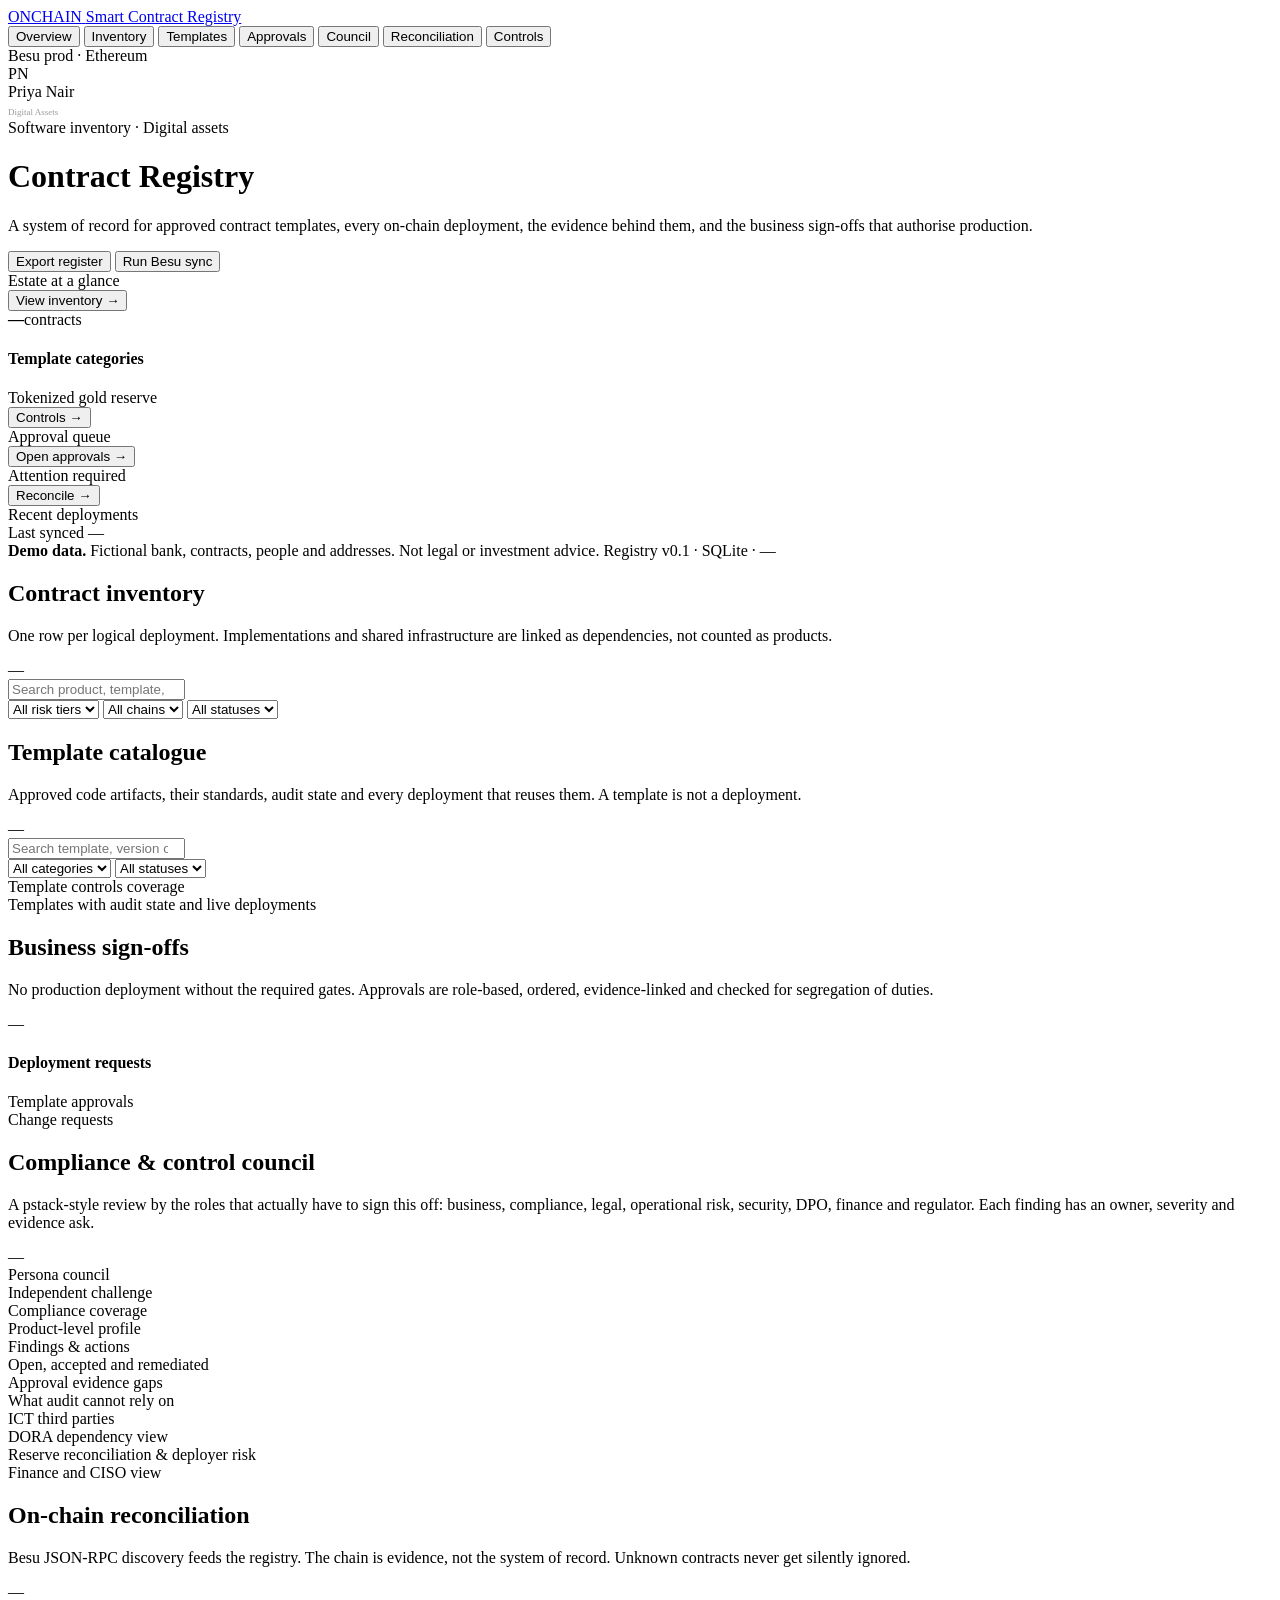
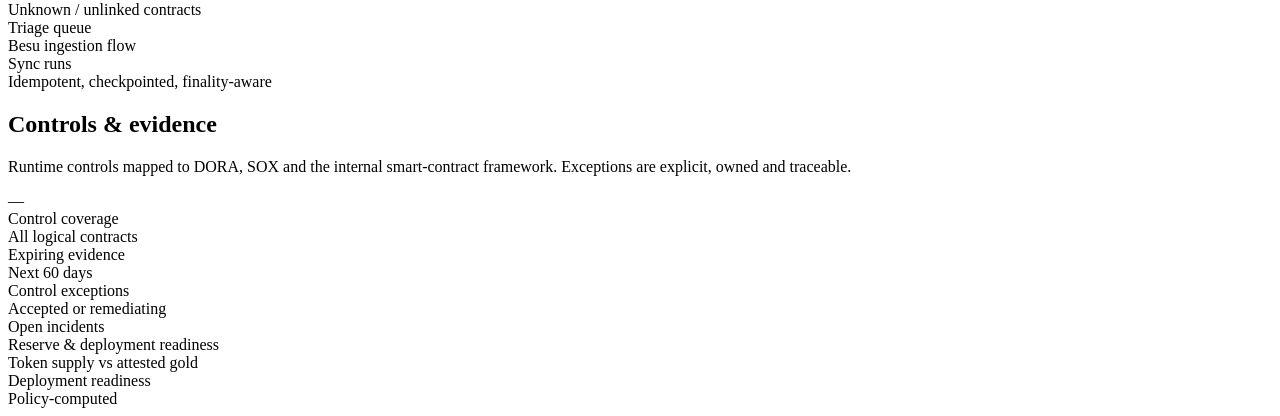
==== web/index.html @ 39576bee "Add on-chain smart contract registry demo with pstack council" ====
<!doctype html>
<html lang="en">
<head>
  <meta charset="utf-8">
  <meta name="viewport" content="width=device-width, initial-scale=1">
  <meta name="description" content="Smart Contract Inventory & Control Registry demo">
  <title>Smart Contract Registry — On-chain Control</title>
  <link rel="icon" href="data:image/svg+xml,%3Csvg xmlns='http://www.w3.org/2000/svg' viewBox='0 0 32 32'%3E%3Crect width='32' height='32' fill='%231a1a1a'/%3E%3Crect x='9' y='9' width='14' height='14' fill='%23e60000' transform='rotate(45 16 16)'/%3E%3C/svg%3E">
  <link rel="stylesheet" href="/static/style.css">
</head>
<body>
  <nav class="topbar" aria-label="Primary">
    <a class="brand" href="#overview" aria-label="Financial Institution Smart Contract Registry">
      <span class="brand-mark" aria-hidden="true"></span>
      <span class="brand-text">
        <span class="brand-name">ONCHAIN</span>
        <span class="brand-sub">Smart Contract Registry</span>
      </span>
    </a>
    <div class="nav-links" role="tablist" aria-label="Views">
      <button class="nav-link active" data-view="overview" role="tab" aria-selected="true">Overview</button>
      <button class="nav-link" data-view="inventory" role="tab" aria-selected="false">Inventory</button>
      <button class="nav-link" data-view="templates" role="tab" aria-selected="false">Templates</button>
      <button class="nav-link" data-view="approvals" role="tab" aria-selected="false">Approvals <span id="nav-approval-count"></span></button>
      <button class="nav-link" data-view="council" role="tab" aria-selected="false">Council</button>
      <button class="nav-link" data-view="reconciliation" role="tab" aria-selected="false">Reconciliation</button>
      <button class="nav-link" data-view="controls" role="tab" aria-selected="false">Controls</button>
    </div>
    <div class="topbar-right">
      <span class="env-tag"><span class="env-dot"></span> Besu prod · Ethereum</span>
      <div class="user-chip">
        <div class="avatar" aria-hidden="true"><span>PN</span></div>
        <span>Priya Nair<br><span style="color:#9a9a9a;font-size:9px">Digital Assets</span></span>
      </div>
    </div>
  </nav>

  <main class="shell">
    <header class="page-head">
      <div>
        <div class="eyebrow">Software inventory · Digital assets</div>
        <h1>Contract Registry</h1>
        <p class="page-sub">A system of record for approved contract templates, every on-chain deployment, the evidence behind them, and the business sign-offs that authorise production.</p>
      </div>
      <div class="page-actions">
        <button class="btn btn-outline" id="export-btn">Export register</button>
        <button class="btn btn-primary" id="sync-btn">Run Besu sync</button>
      </div>
    </header>

    <!-- OVERVIEW -->
    <section id="view-overview" class="view active" role="tabpanel" aria-label="Overview">
      <div class="kpi-grid" id="kpi-grid"></div>

      <div class="grid grid-2">
        <div class="card">
          <div class="card-head">
            <div class="card-title">Estate at a glance</div>
            <button class="card-link" data-nav="inventory">View inventory →</button>
          </div>
          <div class="card-body">
            <div class="donut-wrap">
              <div class="donut" id="risk-donut"><div class="donut-center"><strong id="risk-total">—</strong><span>contracts</span></div></div>
              <div class="legend" id="risk-legend"></div>
            </div>
            <div class="detail-section">
              <h4>Template categories</h4>
              <div id="category-bars"></div>
            </div>
          </div>
        </div>
        <div class="card">
          <div class="card-head">
            <div class="card-title">Tokenized gold reserve</div>
            <button class="card-link" data-nav="controls">Controls →</button>
          </div>
          <div class="card-body" id="reserve-card"></div>
        </div>
      </div>

      <div class="grid grid-2">
        <div class="card">
          <div class="card-head">
            <div class="card-title">Approval queue</div>
            <button class="card-link" data-nav="approvals">Open approvals →</button>
          </div>
          <div class="card-body tight" id="approval-preview"></div>
        </div>
        <div class="card">
          <div class="card-head">
            <div class="card-title">Attention required</div>
            <button class="card-link" data-nav="reconciliation">Reconcile →</button>
          </div>
          <div class="card-body tight" id="alert-preview"></div>
        </div>
      </div>

      <div class="card section-gap">
        <div class="card-head">
          <div class="card-title">Recent deployments</div>
          <span class="small muted">Last synced <span id="last-sync">—</span></span>
        </div>
        <div class="card-body tight" id="recent-table"></div>
      </div>

      <div class="footer">
        <span><strong>Demo data.</strong> Fictional bank, contracts, people and addresses. Not legal or investment advice.</span>
        <span>Registry v0.1 · SQLite · <span id="generated-at">—</span></span>
      </div>
    </section>

    <!-- INVENTORY -->
    <section id="view-inventory" class="view" role="tabpanel" aria-label="Inventory">
      <div class="view-intro">
        <div>
          <h2>Contract inventory</h2>
          <p>One row per logical deployment. Implementations and shared infrastructure are linked as dependencies, not counted as products.</p>
        </div>
        <span class="result-count" id="inventory-count">—</span>
      </div>
      <div class="filter-bar">
        <div class="search"><input id="inventory-search" type="search" placeholder="Search product, template, address or owner" aria-label="Search inventory"></div>
        <select class="filter" id="inventory-risk" aria-label="Filter by risk">
          <option value="">All risk tiers</option><option value="critical">Critical</option><option value="high">High</option><option value="medium">Medium</option><option value="low">Low</option>
        </select>
        <select class="filter" id="inventory-chain" aria-label="Filter by chain"><option value="">All chains</option></select>
        <select class="filter" id="inventory-status" aria-label="Filter by status">
          <option value="">All statuses</option><option value="active">Active</option><option value="paused">Paused</option><option value="retired">Retired</option><option value="deprecated">Deprecated</option>
        </select>
      </div>
      <div class="card">
        <div class="table-wrap" id="inventory-table"></div>
      </div>
    </section>

    <!-- TEMPLATES -->
    <section id="view-templates" class="view" role="tabpanel" aria-label="Templates">
      <div class="view-intro">
        <div>
          <h2>Template catalogue</h2>
          <p>Approved code artifacts, their standards, audit state and every deployment that reuses them. A template is not a deployment.</p>
        </div>
        <span class="result-count" id="template-count">—</span>
      </div>
      <div class="filter-bar">
        <div class="search"><input id="template-search" type="search" placeholder="Search template, version or standard" aria-label="Search templates"></div>
        <select class="filter" id="template-category" aria-label="Filter by category"><option value="">All categories</option></select>
        <select class="filter" id="template-status" aria-label="Filter by template status">
          <option value="">All statuses</option><option value="approved">Approved</option><option value="draft">Draft</option><option value="deprecated">Deprecated</option>
        </select>
      </div>
      <div class="template-grid" id="template-grid"></div>
      <div class="card section-gap">
        <div class="card-head"><div class="card-title">Template controls coverage</div><span class="small muted">Templates with audit state and live deployments</span></div>
        <div class="card-body tight" id="template-table"></div>
      </div>
    </section>

    <!-- APPROVALS -->
    <section id="view-approvals" class="view" role="tabpanel" aria-label="Approvals">
      <div class="view-intro">
        <div>
          <h2>Business sign-offs</h2>
          <p>No production deployment without the required gates. Approvals are role-based, ordered, evidence-linked and checked for segregation of duties.</p>
        </div>
        <span class="result-count" id="approval-count">—</span>
      </div>
      <div class="kpi-grid" id="approval-kpis"></div>
      <div class="detail-section">
        <h4>Deployment requests</h4>
        <div class="approval-list" id="deployment-approvals"></div>
      </div>
      <div class="grid grid-2-equal section-gap">
        <div class="card">
          <div class="card-head"><div class="card-title">Template approvals</div></div>
          <div class="card-body" id="template-approvals"></div>
        </div>
        <div class="card">
          <div class="card-head"><div class="card-title">Change requests</div></div>
          <div class="card-body" id="change-approvals"></div>
        </div>
      </div>
    </section>

    <!-- COUNCIL -->
    <section id="view-council" class="view" role="tabpanel" aria-label="Council">
      <div class="view-intro">
        <div>
          <h2>Compliance & control council</h2>
          <p>A pstack-style review by the roles that actually have to sign this off: business, compliance, legal, operational risk, security, DPO, finance and regulator. Each finding has an owner, severity and evidence ask.</p>
        </div>
        <span class="result-count" id="council-count">—</span>
      </div>
      <div class="kpi-grid" id="council-kpis"></div>
      <div class="grid">
        <div class="card">
          <div class="card-head"><div class="card-title">Persona council</div><span class="small muted">Independent challenge</span></div>
          <div class="card-body" id="persona-cards"></div>
        </div>
        <div class="card">
          <div class="card-head"><div class="card-title">Compliance coverage</div><span class="small muted">Product-level profile</span></div>
          <div class="card-body tight" id="compliance-table"></div>
        </div>
      </div>
      <div class="card section-gap">
        <div class="card-head"><div class="card-title">Findings & actions</div><span class="small muted">Open, accepted and remediated</span></div>
        <div class="card-body tight" id="findings-table"></div>
      </div>
      <div class="grid grid-2 section-gap">
        <div class="card">
          <div class="card-head"><div class="card-title">Approval evidence gaps</div><span class="small muted">What audit cannot rely on</span></div>
          <div class="card-body tight" id="evidence-gaps-table"></div>
        </div>
        <div class="card">
          <div class="card-head"><div class="card-title">ICT third parties</div><span class="small muted">DORA dependency view</span></div>
          <div class="card-body tight" id="ict-table"></div>
        </div>
      </div>
      <div class="card section-gap">
        <div class="card-head"><div class="card-title">Reserve reconciliation & deployer risk</div><span class="small muted">Finance and CISO view</span></div>
        <div class="card-body" id="council-recon"></div>
      </div>
    </section>

    <!-- RECONCILIATION -->
    <section id="view-reconciliation" class="view" role="tabpanel" aria-label="Reconciliation">
      <div class="view-intro">
        <div>
          <h2>On-chain reconciliation</h2>
          <p>Besu JSON-RPC discovery feeds the registry. The chain is evidence, not the system of record. Unknown contracts never get silently ignored.</p>
        </div>
        <span class="result-count" id="discovery-count">—</span>
      </div>
      <div class="chain-grid" id="chain-cards"></div>
      <div class="grid grid-2 section-gap">
        <div class="card">
          <div class="card-head"><div class="card-title">Unknown / unlinked contracts</div><span class="small muted">Triage queue</span></div>
          <div class="card-body tight" id="discovery-table"></div>
        </div>
        <div class="card">
          <div class="card-head"><div class="card-title">Besu ingestion flow</div></div>
          <div class="card-body" id="sync-flow"></div>
        </div>
      </div>
      <div class="card section-gap">
        <div class="card-head"><div class="card-title">Sync runs</div><span class="small muted">Idempotent, checkpointed, finality-aware</span></div>
        <div class="card-body tight" id="sync-runs"></div>
      </div>
    </section>

    <!-- CONTROLS -->
    <section id="view-controls" class="view" role="tabpanel" aria-label="Controls">
      <div class="view-intro">
        <div>
          <h2>Controls & evidence</h2>
          <p>Runtime controls mapped to DORA, SOX and the internal smart-contract framework. Exceptions are explicit, owned and traceable.</p>
        </div>
        <span class="result-count" id="control-count">—</span>
      </div>
      <div class="kpi-grid" id="control-kpis"></div>
      <div class="grid grid-2">
        <div class="card">
          <div class="card-head"><div class="card-title">Control coverage</div><span class="small muted">All logical contracts</span></div>
          <div class="card-body" id="control-coverage"></div>
        </div>
        <div class="card">
          <div class="card-head"><div class="card-title">Expiring evidence</div><span class="small muted">Next 60 days</span></div>
          <div class="card-body tight" id="attestation-table"></div>
        </div>
      </div>
      <div class="grid grid-2 section-gap">
        <div class="card">
          <div class="card-head"><div class="card-title">Control exceptions</div><span class="small muted">Accepted or remediating</span></div>
          <div class="card-body tight" id="control-exceptions"></div>
        </div>
        <div class="card">
          <div class="card-head"><div class="card-title">Open incidents</div></div>
          <div class="card-body tight" id="incident-table"></div>
        </div>
      </div>
      <div class="card section-gap">
        <div class="card-head"><div class="card-title">Reserve & deployment readiness</div><span class="small muted">Token supply vs attested gold</span></div>
        <div class="card-body tight" id="reserve-table"></div>
      </div>
      <div class="card section-gap">
        <div class="card-head"><div class="card-title">Deployment readiness</div><span class="small muted">Policy-computed</span></div>
        <div class="card-body tight" id="readiness-table"></div>
      </div>
    </section>
  </main>

  <div class="modal-backdrop" id="modal-backdrop" role="dialog" aria-modal="true" aria-labelledby="modal-title">
    <div class="modal" id="modal">
      <div id="modal-content"></div>
    </div>
  </div>
  <div class="toast-wrap" id="toast-wrap" aria-live="polite"></div>

  <script src="/static/app.js"></script>
</body>
</html>
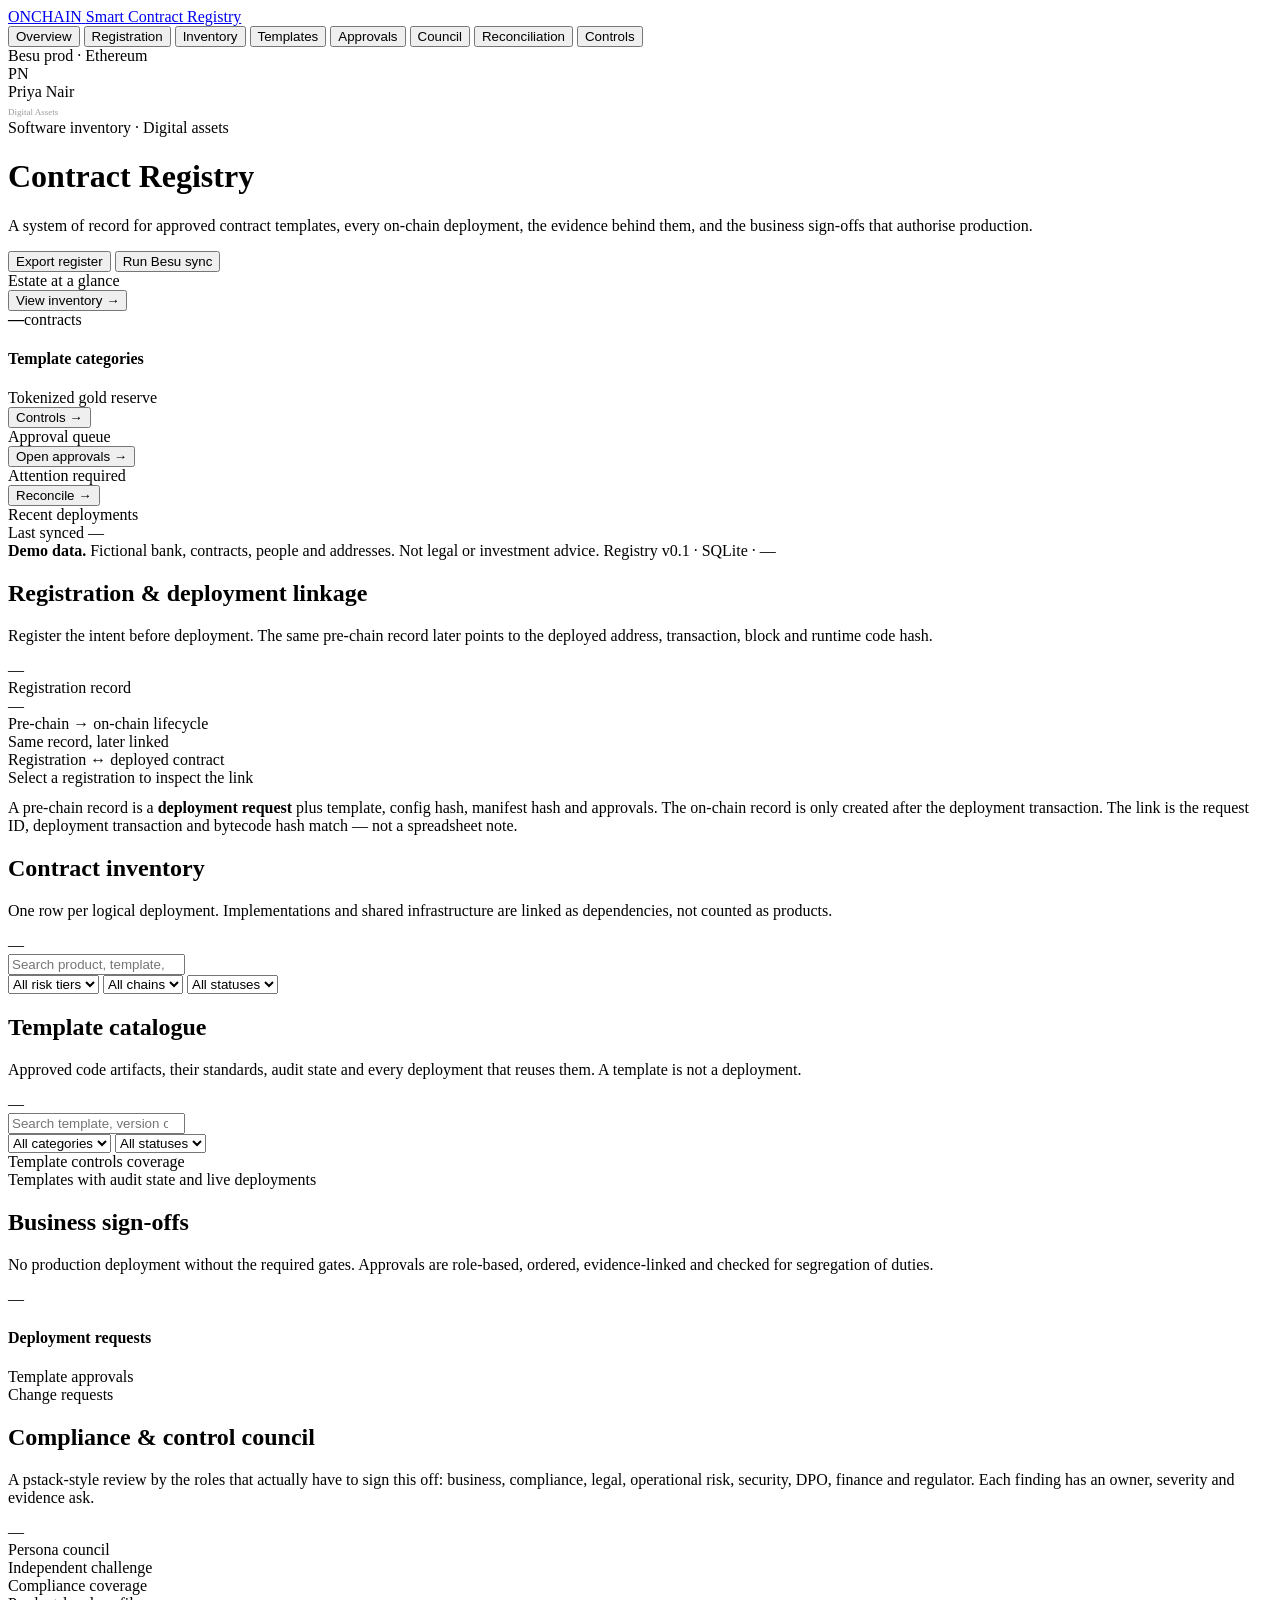
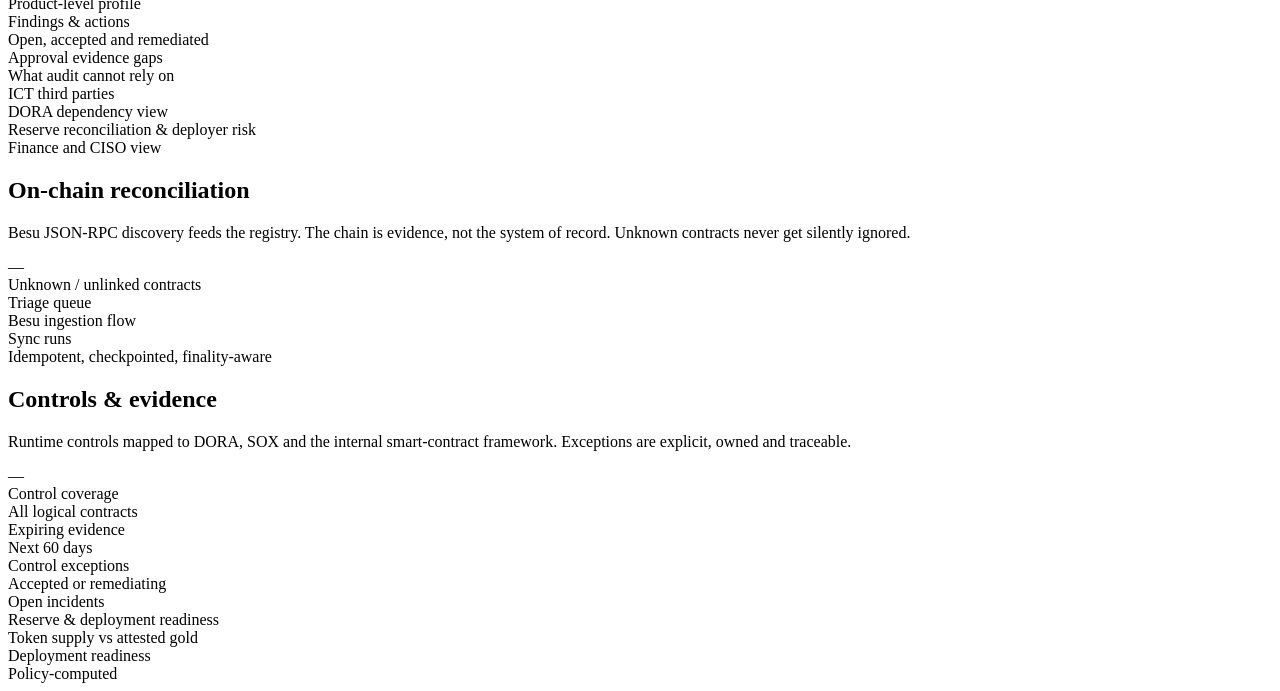
==== commit 2b6bc40a: "Add pre-chain registration to on-chain linkage view" ====
--- a/web/index.html
+++ b/web/index.html
@@ -19,6 +19,7 @@
     </a>
     <div class="nav-links" role="tablist" aria-label="Views">
       <button class="nav-link active" data-view="overview" role="tab" aria-selected="true">Overview</button>
+      <button class="nav-link" data-view="registration" role="tab" aria-selected="false">Registration</button>
       <button class="nav-link" data-view="inventory" role="tab" aria-selected="false">Inventory</button>
       <button class="nav-link" data-view="templates" role="tab" aria-selected="false">Templates</button>
       <button class="nav-link" data-view="approvals" role="tab" aria-selected="false">Approvals <span id="nav-approval-count"></span></button>
@@ -109,6 +110,44 @@
       </div>
     </section>
 
+    <!-- REGISTRATION -->
+    <section id="view-registration" class="view" role="tabpanel" aria-label="Registration">
+      <div class="view-intro">
+        <div>
+          <h2>Registration &amp; deployment linkage</h2>
+          <p>Register the intent before deployment. The same pre-chain record later points to the deployed address, transaction, block and runtime code hash.</p>
+        </div>
+        <span class="result-count" id="registration-count">—</span>
+      </div>
+      <div class="kpi-grid" id="registration-kpis"></div>
+      <div class="grid grid-2">
+        <div class="card">
+          <div class="card-head">
+            <div class="card-title">Registration record</div>
+            <span class="small muted" id="registration-selected-id">—</span>
+          </div>
+          <div class="card-body" id="registration-receipt"></div>
+        </div>
+        <div class="card">
+          <div class="card-head">
+            <div class="card-title">Pre-chain → on-chain lifecycle</div>
+            <span class="small muted">Same record, later linked</span>
+          </div>
+          <div class="card-body" id="registration-lifecycle"></div>
+        </div>
+      </div>
+      <div class="card section-gap">
+        <div class="card-head">
+          <div class="card-title">Registration ↔ deployed contract</div>
+          <span class="small muted">Select a registration to inspect the link</span>
+        </div>
+        <div class="card-body tight" id="registration-table"></div>
+      </div>
+      <div class="form-note" style="padding:12px 0 0">
+        A pre-chain record is a <strong>deployment request</strong> plus template, config hash, manifest hash and approvals. The on-chain record is only created after the deployment transaction. The link is the request ID, deployment transaction and bytecode hash match — not a spreadsheet note.
+      </div>
+    </section>
+
     <!-- INVENTORY -->
     <section id="view-inventory" class="view" role="tabpanel" aria-label="Inventory">
       <div class="view-intro">
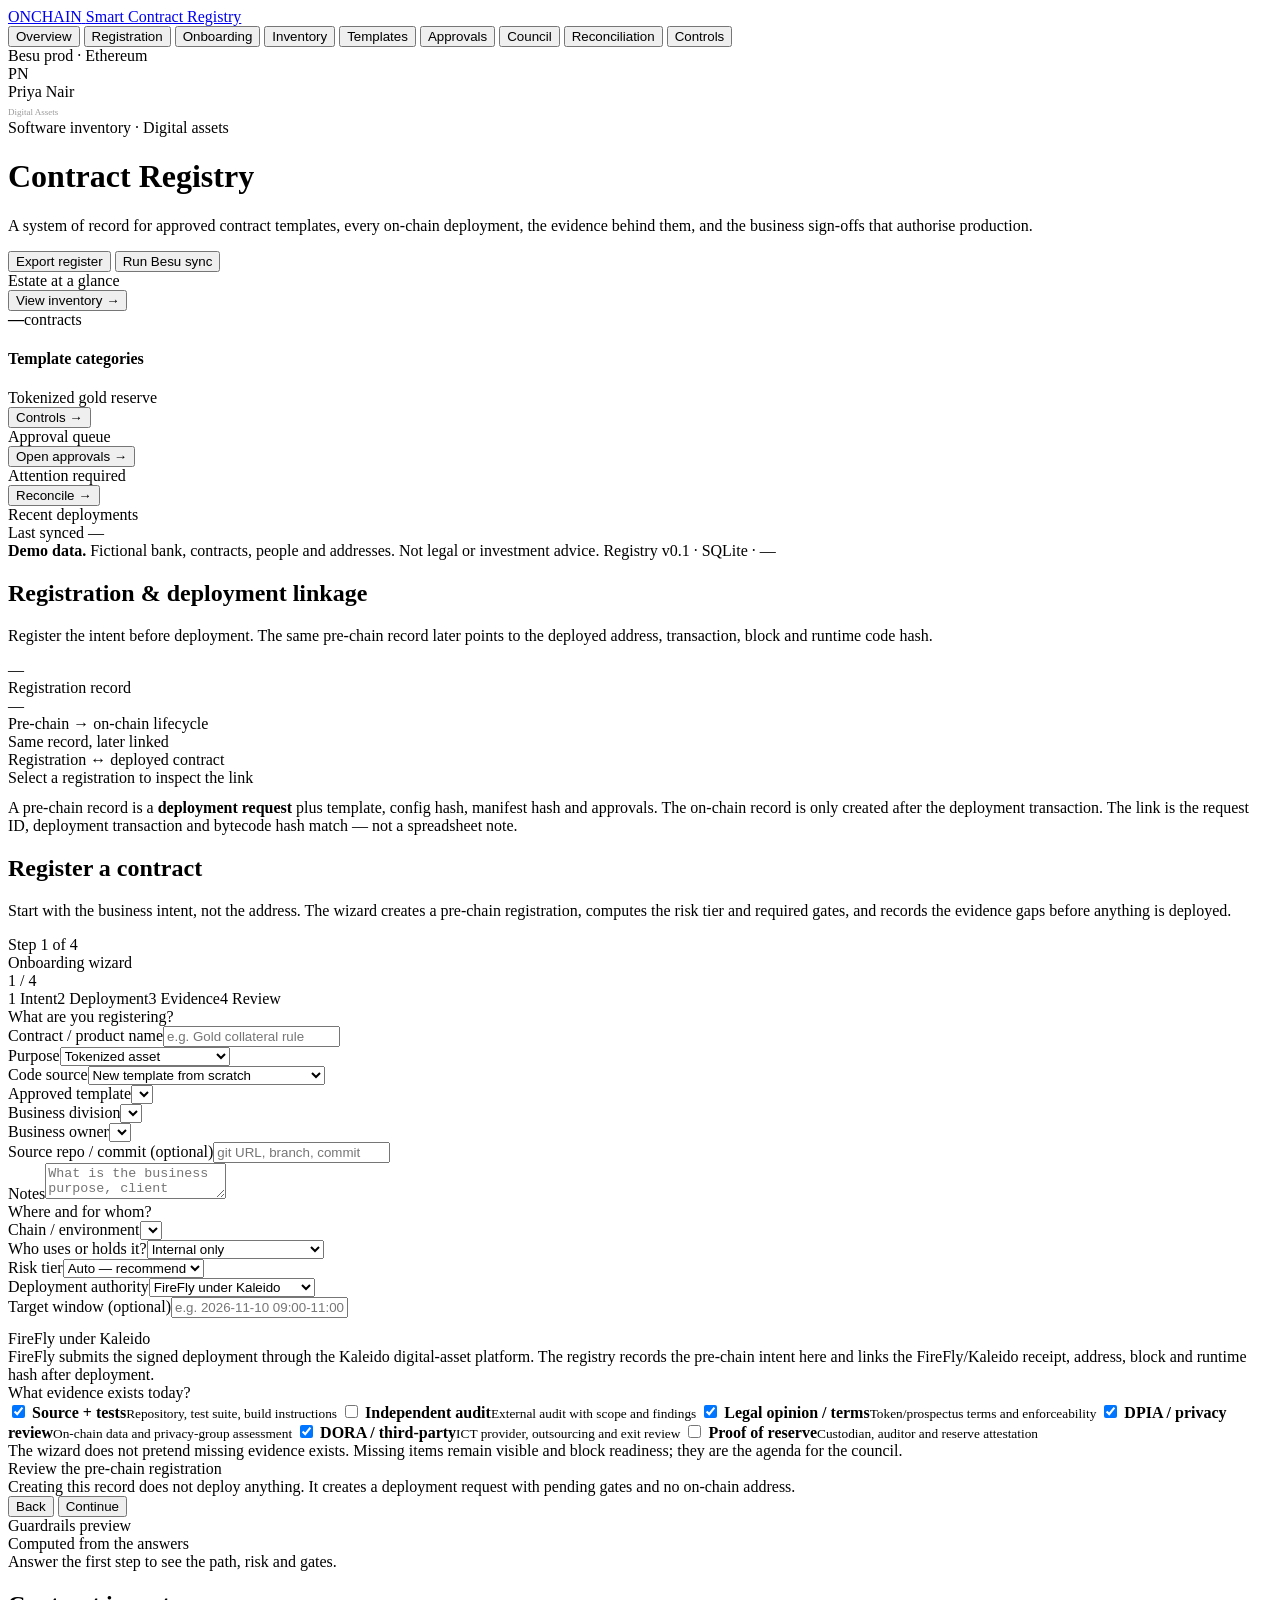
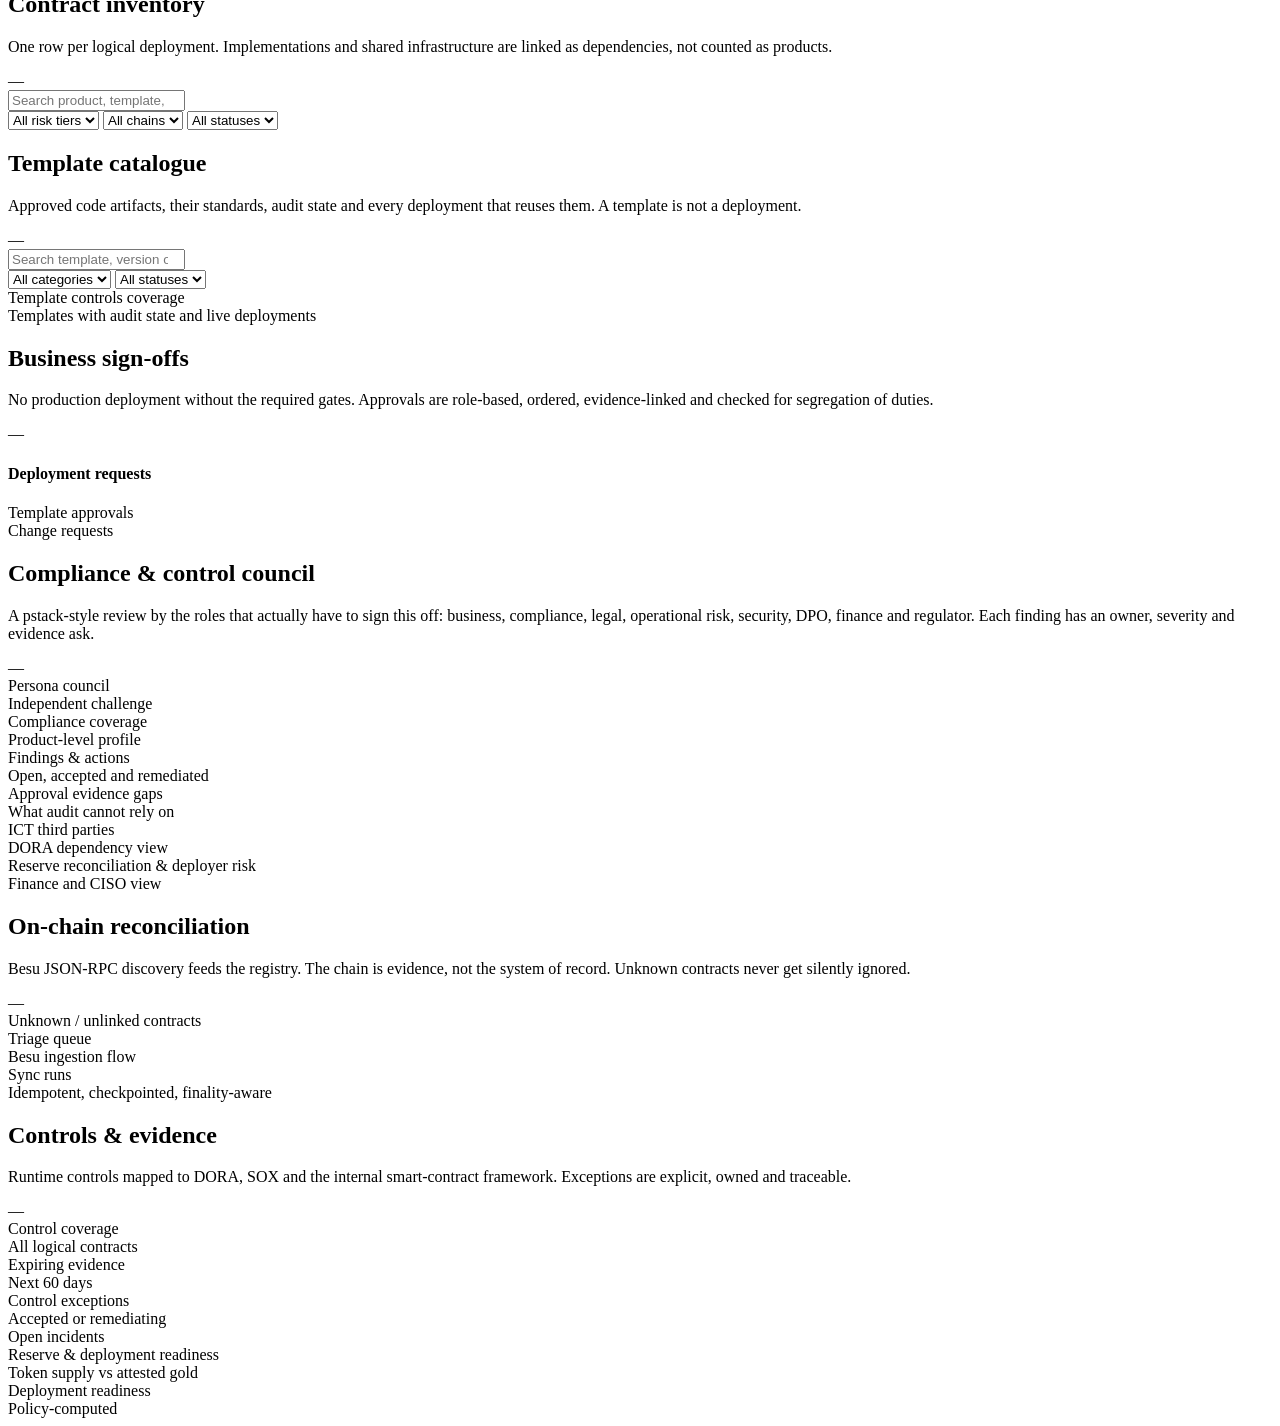
==== commit c77bd682: "Add onboarding wizard with FireFly Kaleido deployment logic" ====
--- a/web/index.html
+++ b/web/index.html
@@ -20,6 +20,7 @@
     <div class="nav-links" role="tablist" aria-label="Views">
       <button class="nav-link active" data-view="overview" role="tab" aria-selected="true">Overview</button>
       <button class="nav-link" data-view="registration" role="tab" aria-selected="false">Registration</button>
+      <button class="nav-link" data-view="onboarding" role="tab" aria-selected="false">Onboarding</button>
       <button class="nav-link" data-view="inventory" role="tab" aria-selected="false">Inventory</button>
       <button class="nav-link" data-view="templates" role="tab" aria-selected="false">Templates</button>
       <button class="nav-link" data-view="approvals" role="tab" aria-selected="false">Approvals <span id="nav-approval-count"></span></button>
@@ -148,6 +149,80 @@
       </div>
     </section>
 
+    <!-- ONBOARDING -->
+    <section id="view-onboarding" class="view" role="tabpanel" aria-label="Onboarding">
+      <div class="view-intro">
+        <div>
+          <h2>Register a contract</h2>
+          <p>Start with the business intent, not the address. The wizard creates a pre-chain registration, computes the risk tier and required gates, and records the evidence gaps before anything is deployed.</p>
+        </div>
+        <span class="result-count" id="onboarding-step-label">Step 1 of 4</span>
+      </div>
+      <div class="grid grid-2">
+        <div class="card">
+          <div class="card-head">
+            <div class="card-title">Onboarding wizard</div>
+            <span class="small muted" id="onboarding-progress-label">1 / 4</span>
+          </div>
+          <div class="card-body">
+            <div class="wizard-ruler"><span data-ruler="1" class="active">1 Intent</span><span data-ruler="2">2 Deployment</span><span data-ruler="3">3 Evidence</span><span data-ruler="4">4 Review</span></div>
+            <form id="onboarding-form" autocomplete="off">
+              <div class="wizard-step active" data-step="1">
+                <div class="wizard-heading">What are you registering?</div>
+                <div class="form-grid">
+                  <div class="form-row"><label for="ob-name">Contract / product name</label><input id="ob-name" type="text" placeholder="e.g. Gold collateral rule" required></div>
+                  <div class="form-row"><label for="ob-purpose">Purpose</label><select id="ob-purpose"><option value="tokenized_asset">Tokenized asset</option><option value="settlement">Settlement / value</option><option value="compliance">Compliance / rule engine</option><option value="utility">Utility / infrastructure</option></select></div>
+                  <div class="form-row"><label for="ob-source">Code source</label><select id="ob-source"><option value="new">New template from scratch</option><option value="approved_params">Approved template, new parameters</option><option value="modified">Approved template, modified code</option><option value="third_party">Third-party / OSS template</option></select></div>
+                  <div class="form-row" id="ob-template-row"><label for="ob-template">Approved template</label><select id="ob-template"></select></div>
+                  <div class="form-row"><label for="ob-division">Business division</label><select id="ob-division"></select></div>
+                  <div class="form-row"><label for="ob-owner">Business owner</label><select id="ob-owner"></select></div>
+                  <div class="form-row full"><label for="ob-source-ref">Source repo / commit (optional)</label><input id="ob-source-ref" type="text" placeholder="git URL, branch, commit"></div>
+                  <div class="form-row full"><label for="ob-notes">Notes</label><textarea id="ob-notes" placeholder="What is the business purpose, client journey or dependency?"></textarea></div>
+                </div>
+              </div>
+              <div class="wizard-step" data-step="2">
+                <div class="wizard-heading">Where and for whom?</div>
+                <div class="form-grid">
+                  <div class="form-row"><label for="ob-chain">Chain / environment</label><select id="ob-chain"></select></div>
+                  <div class="form-row"><label for="ob-impact">Who uses or holds it?</label><select id="ob-impact"><option value="internal">Internal only</option><option value="external">External clients / investors</option><option value="both">Both</option></select></div>
+                  <div class="form-row"><label for="ob-risk">Risk tier</label><select id="ob-risk"><option value="auto">Auto — recommend</option><option value="low">Low</option><option value="medium">Medium</option><option value="high">High</option><option value="critical">Critical</option></select></div>
+                  <div class="form-row"><label for="ob-authority">Deployment authority</label><select id="ob-authority"><option value="firefly_kaleido">FireFly under Kaleido</option><option value="safe_timelock">Safe / Timelock</option><option value="factory">Factory / CREATE2</option><option value="manual">Manual developer wallet</option></select></div>
+                  <div class="form-row full"><label for="ob-window">Target window (optional)</label><input id="ob-window" type="text" placeholder="e.g. 2026-11-10 09:00-11:00 UTC"></div>
+                </div>
+                <div class="alert-item" style="margin-top:12px"><span class="alert-mark green"></span><div class="alert-main"><div class="alert-title">FireFly under Kaleido</div><div class="alert-sub">FireFly submits the signed deployment through the Kaleido digital-asset platform. The registry records the pre-chain intent here and links the FireFly/Kaleido receipt, address, block and runtime hash after deployment.</div></div></div>
+              </div>
+              <div class="wizard-step" data-step="3">
+                <div class="wizard-heading">What evidence exists today?</div>
+                <div class="evidence-grid">
+                  <label class="check-row"><input type="checkbox" class="ob-evidence" value="source_tests" checked> <span><strong>Source + tests</strong><small>Repository, test suite, build instructions</small></span></label>
+                  <label class="check-row"><input type="checkbox" class="ob-evidence" value="audit"> <span><strong>Independent audit</strong><small>External audit with scope and findings</small></span></label>
+                  <label class="check-row"><input type="checkbox" class="ob-evidence" value="legal" checked> <span><strong>Legal opinion / terms</strong><small>Token/prospectus terms and enforceability</small></span></label>
+                  <label class="check-row"><input type="checkbox" class="ob-evidence" value="dpia" checked> <span><strong>DPIA / privacy review</strong><small>On-chain data and privacy-group assessment</small></span></label>
+                  <label class="check-row"><input type="checkbox" class="ob-evidence" value="dora" checked> <span><strong>DORA / third-party</strong><small>ICT provider, outsourcing and exit review</small></span></label>
+                  <label class="check-row"><input type="checkbox" class="ob-evidence" value="reserve"> <span><strong>Proof of reserve</strong><small>Custodian, auditor and reserve attestation</small></span></label>
+                </div>
+                <div class="form-note">The wizard does not pretend missing evidence exists. Missing items remain visible and block readiness; they are the agenda for the council.</div>
+              </div>
+              <div class="wizard-step" data-step="4">
+                <div class="wizard-heading">Review the pre-chain registration</div>
+                <div id="onboarding-review"></div>
+                <div class="form-note">Creating this record does not deploy anything. It creates a deployment request with pending gates and no on-chain address.</div>
+              </div>
+              <div class="wizard-actions">
+                <button type="button" class="btn btn-outline" id="ob-back">Back</button>
+                <button type="button" class="btn btn-primary" id="ob-next">Continue</button>
+                <button type="button" class="btn btn-primary" id="ob-create" style="display:none">Create pre-chain registration</button>
+              </div>
+            </form>
+          </div>
+        </div>
+        <div class="card">
+          <div class="card-head"><div class="card-title">Guardrails preview</div><span class="small muted">Computed from the answers</span></div>
+          <div class="card-body" id="onboarding-preview"><div class="empty">Answer the first step to see the path, risk and gates.</div></div>
+        </div>
+      </div>
+    </section>
+
     <!-- INVENTORY -->
     <section id="view-inventory" class="view" role="tabpanel" aria-label="Inventory">
       <div class="view-intro">
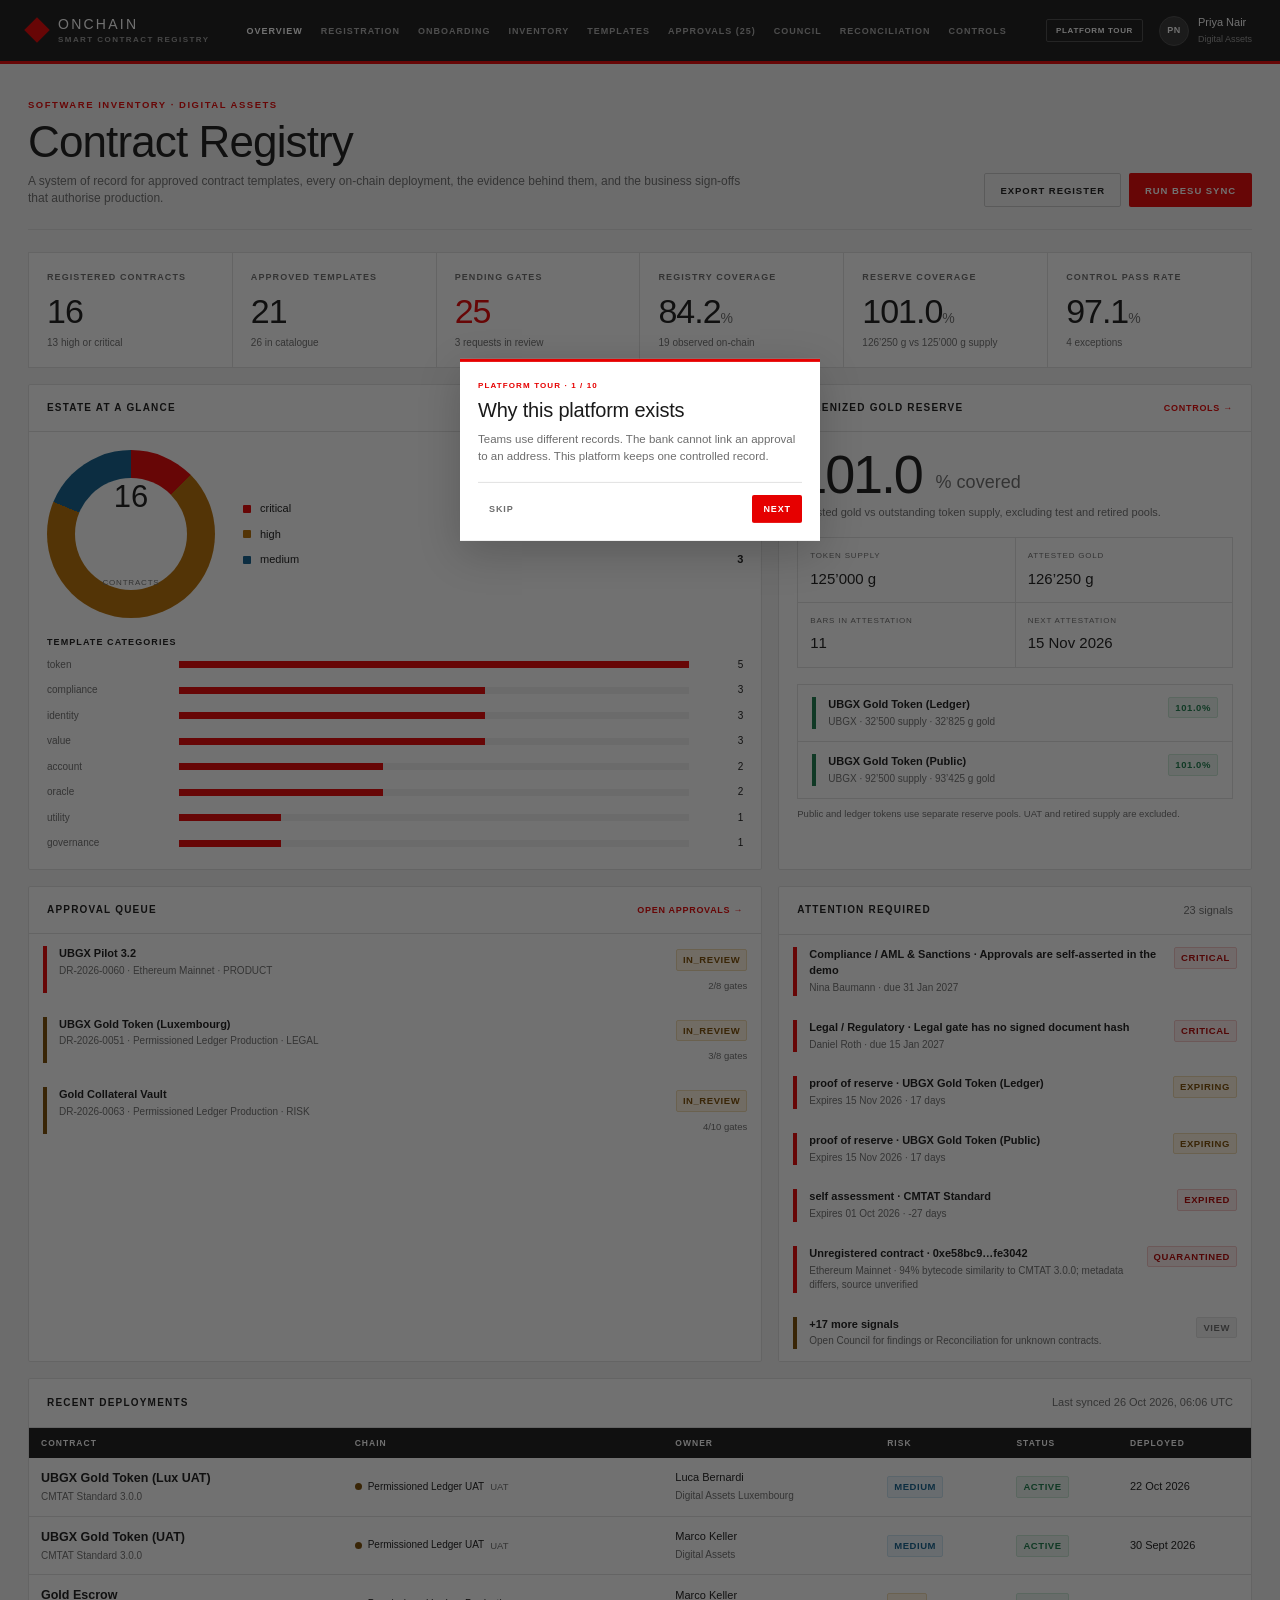
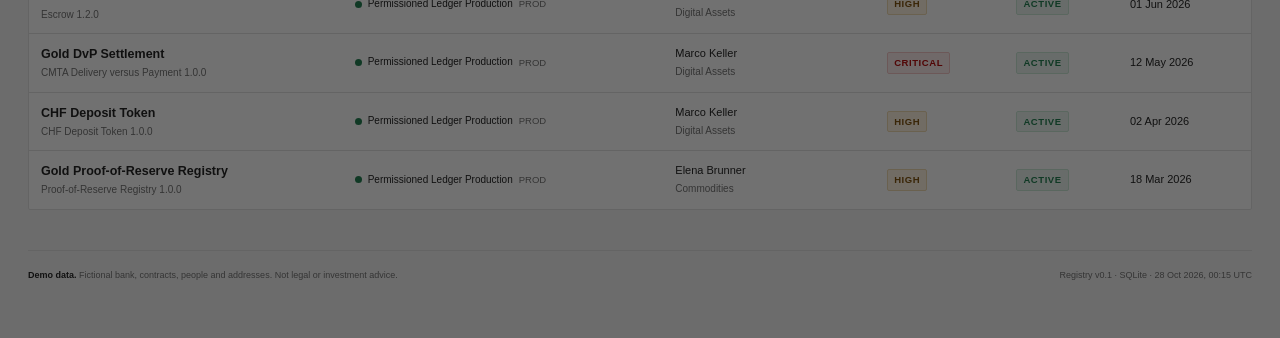
==== commit 08f19759: "Convert registry to a static HTML/CSS/JS runtime with guided tour" ====
--- a/web/index.html
+++ b/web/index.html
@@ -6,7 +6,7 @@
   <meta name="description" content="Smart Contract Inventory & Control Registry demo">
   <title>Smart Contract Registry — On-chain Control</title>
   <link rel="icon" href="data:image/svg+xml,%3Csvg xmlns='http://www.w3.org/2000/svg' viewBox='0 0 32 32'%3E%3Crect width='32' height='32' fill='%231a1a1a'/%3E%3Crect x='9' y='9' width='14' height='14' fill='%23e60000' transform='rotate(45 16 16)'/%3E%3C/svg%3E">
-  <link rel="stylesheet" href="/static/style.css">
+  <link rel="stylesheet" href="./style.css">
 </head>
 <body>
   <nav class="topbar" aria-label="Primary">
@@ -29,6 +29,7 @@
       <button class="nav-link" data-view="controls" role="tab" aria-selected="false">Controls</button>
     </div>
     <div class="topbar-right">
+      <button class="nav-tour" id="tour-start" type="button">Platform tour</button>
       <span class="env-tag"><span class="env-dot"></span> Besu prod · Ethereum</span>
       <div class="user-chip">
         <div class="avatar" aria-hidden="true"><span>PN</span></div>
@@ -91,7 +92,7 @@
         <div class="card">
           <div class="card-head">
             <div class="card-title">Attention required</div>
-            <button class="card-link" data-nav="reconciliation">Reconcile →</button>
+            <span class="small muted" id="alert-count">—</span>
           </div>
           <div class="card-body tight" id="alert-preview"></div>
         </div>
@@ -118,7 +119,10 @@
           <h2>Registration &amp; deployment linkage</h2>
           <p>Register the intent before deployment. The same pre-chain record later points to the deployed address, transaction, block and runtime code hash.</p>
         </div>
-        <span class="result-count" id="registration-count">—</span>
+        <div class="flex gap-12 center">
+          <span class="result-count" id="registration-count">—</span>
+          <button class="btn btn-primary" id="registration-new">New registration</button>
+        </div>
       </div>
       <div class="kpi-grid" id="registration-kpis"></div>
       <div class="grid grid-2">
@@ -170,7 +174,7 @@
               <div class="wizard-step active" data-step="1">
                 <div class="wizard-heading">What are you registering?</div>
                 <div class="form-grid">
-                  <div class="form-row"><label for="ob-name">Contract / product name</label><input id="ob-name" type="text" placeholder="e.g. Gold collateral rule" required></div>
+                  <div class="form-row"><label for="ob-name">Contract / product name</label><input id="ob-name" type="text" placeholder="e.g. Gold collateral rule" required aria-describedby="ob-name-error"><p class="field-error" id="ob-name-error" hidden></p></div>
                   <div class="form-row"><label for="ob-purpose">Purpose</label><select id="ob-purpose"><option value="tokenized_asset">Tokenized asset</option><option value="settlement">Settlement / value</option><option value="compliance">Compliance / rule engine</option><option value="utility">Utility / infrastructure</option></select></div>
                   <div class="form-row"><label for="ob-source">Code source</label><select id="ob-source"><option value="new">New template from scratch</option><option value="approved_params">Approved template, new parameters</option><option value="modified">Approved template, modified code</option><option value="third_party">Third-party / OSS template</option></select></div>
                   <div class="form-row" id="ob-template-row"><label for="ob-template">Approved template</label><select id="ob-template"></select></div>
@@ -408,8 +412,25 @@
       <div id="modal-content"></div>
     </div>
   </div>
+  <div id="tour-layer" role="dialog" aria-modal="true" aria-labelledby="tour-title">
+    <div id="tour-spotlight" aria-hidden="true"></div>
+    <div id="tour-popover" data-placement="bottom">
+      <div class="tour-eyebrow">Platform tour · <span id="tour-step-count">1 / 9</span></div>
+      <div class="tour-title" id="tour-title"></div>
+      <div class="tour-body" id="tour-body"></div>
+      <div class="tour-actions">
+        <button class="btn btn-ghost btn-sm" id="tour-skip" type="button">Skip</button>
+        <div class="flex gap-8">
+          <button class="btn btn-outline btn-sm" id="tour-back" type="button">Back</button>
+          <button class="btn btn-primary btn-sm" id="tour-next" type="button">Next</button>
+        </div>
+      </div>
+    </div>
+  </div>
   <div class="toast-wrap" id="toast-wrap" aria-live="polite"></div>
 
-  <script src="/static/app.js"></script>
+  <script src="./data.js"></script>
+  <script src="./static-api.js"></script>
+  <script src="./app.js"></script>
 </body>
 </html>
--- a/web/style.css
+++ b/web/style.css
@@ -0,0 +1,503 @@
+/* Smart Contract Registry — Swiss-style design system.
+   Red is reserved for accents, risk and primary actions. */
+:root {
+  --red: #e60000;
+  --red-dark: #b30000;
+  --red-bg: #fdecec;
+  --ink: #1a1a1a;
+  --ink-2: #2a2a2a;
+  --paper: #ffffff;
+  --canvas: #f4f4f4;
+  --canvas-2: #ececec;
+  --line: #e1e1e1;
+  --line-strong: #c9c9c9;
+  --muted: #6d6d6d;
+  --muted-2: #5f5f5f;
+  --green: #1a7a4a;
+  --green-bg: #e9f4ee;
+  --amber: #7a4a00;
+  --amber-bg: #fff3df;
+  --blue: #0f5e8c;
+  --blue-bg: #eaf3f9;
+  --gray-bg: #f0f0f0;
+  --radius: 2px;
+  --shadow: 0 2px 8px rgba(0, 0, 0, 0.08);
+  --shadow-lg: 0 12px 40px rgba(0, 0, 0, 0.2);
+  --font: "Helvetica Neue", Helvetica, Arial, sans-serif;
+  --mono: "SFMono-Regular", Consolas, "Liberation Mono", monospace;
+  --nav-h: 64px;
+}
+
+*, *::before, *::after { box-sizing: border-box; margin: 0; padding: 0; }
+html { font-size: 16px; scroll-behavior: smooth; }
+body {
+  font-family: var(--font);
+  color: var(--ink);
+  background: var(--canvas);
+  -webkit-font-smoothing: antialiased;
+  line-height: 1.45;
+}
+button, input, select, textarea { font-family: inherit; }
+button { cursor: pointer; }
+a { color: inherit; }
+::selection { background: var(--red); color: #fff; }
+:focus-visible { outline: 2px solid var(--red); outline-offset: 2px; }
+
+.topbar {
+  position: sticky;
+  top: 0;
+  z-index: 100;
+  height: var(--nav-h);
+  display: flex;
+  align-items: center;
+  gap: 28px;
+  padding: 0 28px;
+  background: var(--ink);
+  border-bottom: 3px solid var(--red);
+}
+.brand { display: flex; align-items: center; gap: 12px; min-width: 220px; text-decoration: none; }
+.brand-mark {
+  width: 18px; height: 18px; background: var(--red);
+  transform: rotate(45deg); flex: 0 0 auto;
+}
+.brand-text { display: flex; flex-direction: column; line-height: 1.05; }
+.brand-name { color: #fff; font-size: 14px; font-weight: 300; letter-spacing: 0.16em; }
+.brand-sub { color: #9a9a9a; font-size: 8px; font-weight: 600; letter-spacing: 0.18em; text-transform: uppercase; margin-top: 4px; }
+.nav-links { display: flex; align-self: stretch; overflow-x: auto; scrollbar-width: none; }
+.nav-links::-webkit-scrollbar { display: none; }
+.nav-link {
+  appearance: none; border: 0; background: none; color: #ababab;
+  padding: 0 15px; font-size: 10px; font-weight: 600; letter-spacing: 0.11em;
+  text-transform: uppercase; border-bottom: 3px solid transparent;
+  margin-bottom: -3px; transition: color .15s ease, border-color .15s ease;
+  white-space: nowrap;
+}
+.nav-link:hover { color: #fff; }
+.nav-link.active { color: #fff; border-bottom-color: var(--red); }
+.topbar-right { margin-left: auto; display: flex; align-items: center; gap: 16px; }
+.env-tag {
+  display: flex; align-items: center; gap: 7px;
+  color: #d8d8d8; font-size: 9px; font-weight: 600; letter-spacing: 0.1em;
+  text-transform: uppercase;
+}
+.env-dot { width: 7px; height: 7px; border-radius: 50%; background: #35c07a; box-shadow: 0 0 0 3px rgba(53,192,122,.12); }
+.user-chip { display: flex; align-items: center; gap: 9px; color: #fff; font-size: 11px; }
+.avatar {
+  width: 30px; height: 30px; border-radius: 50%; display: grid; place-items: center;
+  background: #333; border: 1px solid #4a4a4a; font-size: 9px; font-weight: 700; letter-spacing: .04em;
+}
+.avatar span { color: #fff; }
+
+.shell { max-width: 1480px; margin: 0 auto; padding: 0 28px 56px; }
+.page-head { display: flex; align-items: flex-end; justify-content: space-between; gap: 24px; padding: 34px 0 22px; border-bottom: 1px solid var(--line); }
+.eyebrow { color: var(--red); font-size: 9.5px; font-weight: 700; letter-spacing: .16em; text-transform: uppercase; margin-bottom: 8px; }
+h1 { font-size: 44px; line-height: 1.02; font-weight: 300; letter-spacing: -.02em; }
+.page-sub { color: var(--muted); font-size: 12px; margin-top: 8px; max-width: 720px; }
+.page-actions { display: flex; gap: 8px; flex-wrap: wrap; justify-content: flex-end; }
+
+.btn {
+  display: inline-flex; align-items: center; justify-content: center; gap: 7px;
+  min-height: 34px; padding: 0 15px; border: 1px solid transparent;
+  border-radius: var(--radius); font-size: 9.5px; font-weight: 700;
+  letter-spacing: .1em; text-transform: uppercase; text-decoration: none;
+  transition: background .15s ease, color .15s ease, border-color .15s ease;
+}
+.btn-primary { background: var(--red); color: #fff; }
+.btn-primary:hover { background: var(--red-dark); }
+.btn-outline { background: transparent; color: var(--ink); border-color: var(--line-strong); }
+.btn-outline:hover { border-color: var(--ink); }
+.btn-ghost { background: transparent; color: var(--muted); border-color: transparent; }
+.btn-ghost:hover { color: var(--ink); background: var(--gray-bg); }
+.btn-danger { background: transparent; color: var(--red); border-color: var(--red); }
+.btn-danger:hover { background: var(--red); color: #fff; }
+.btn-sm { min-height: 28px; padding: 0 10px; font-size: 9px; }
+.btn:disabled { opacity: .45; cursor: not-allowed; }
+
+.kpi-grid { display: grid; grid-template-columns: repeat(6, minmax(0, 1fr)); gap: 1px; background: var(--line); border: 1px solid var(--line); margin-top: 22px; }
+.kpi { background: var(--paper); padding: 18px 18px 16px; min-height: 112px; display: flex; flex-direction: column; justify-content: space-between; }
+.kpi-label { color: var(--muted); font-size: 9px; font-weight: 700; letter-spacing: .12em; text-transform: uppercase; }
+.kpi-value { font-size: 34px; line-height: 1; font-weight: 300; letter-spacing: -.03em; margin: 10px 0 8px; font-variant-numeric: tabular-nums; }
+.kpi-value small { font-size: 14px; color: var(--muted); font-weight: 400; }
+.kpi-sub { color: var(--muted); font-size: 10px; }
+.kpi-sub strong { color: var(--ink); font-weight: 700; }
+.kpi.alert .kpi-value { color: var(--red); }
+
+.grid { display: grid; gap: 16px; margin-top: 16px; }
+.grid-2 { grid-template-columns: minmax(0, 1.55fr) minmax(320px, 1fr); }
+.grid-3 { grid-template-columns: repeat(3, minmax(0, 1fr)); }
+.grid-2-equal { grid-template-columns: repeat(2, minmax(0, 1fr)); }
+
+.card { background: var(--paper); border: 1px solid var(--line); border-radius: var(--radius); min-width: 0; }
+.card-head { display: flex; align-items: center; justify-content: space-between; gap: 16px; padding: 16px 18px; border-bottom: 1px solid var(--line); }
+.card-title { font-size: 10px; font-weight: 700; letter-spacing: .12em; text-transform: uppercase; }
+.card-link { border: 0; background: none; color: var(--red); font-size: 9px; font-weight: 700; letter-spacing: .08em; text-transform: uppercase; }
+.card-body { padding: 18px; }
+.card-body.tight { padding: 0; }
+.muted { color: var(--muted); }
+.mono { font-family: var(--mono); font-size: 11px; }
+.small { font-size: 11px; }
+.tiny { font-size: 9.5px; }
+.nowrap { white-space: nowrap; }
+.right { text-align: right; }
+.flex { display: flex; }
+.between { justify-content: space-between; }
+.center { align-items: center; }
+.gap-8 { gap: 8px; }
+.gap-12 { gap: 12px; }
+.gap-16 { gap: 16px; }
+.mt-8 { margin-top: 8px; }
+.mt-12 { margin-top: 12px; }
+.mt-16 { margin-top: 16px; }
+
+/* Risk donut */
+.donut-wrap { display: flex; gap: 28px; align-items: center; }
+.donut {
+  width: 168px; height: 168px; border-radius: 50%; position: relative; flex: 0 0 auto;
+  background: conic-gradient(var(--line) 0 100%);
+}
+.donut::after {
+  content: ""; position: absolute; inset: 28px; border-radius: 50%; background: var(--paper);
+}
+.donut-center { position: absolute; inset: 0; display: grid; place-items: center; z-index: 1; text-align: center; }
+.donut-center strong { display: block; font-size: 31px; font-weight: 300; line-height: 1; }
+.donut-center span { display: block; color: var(--muted); font-size: 8px; letter-spacing: .1em; text-transform: uppercase; margin-top: 4px; }
+.legend { flex: 1; display: flex; flex-direction: column; gap: 10px; }
+.legend-row { display: flex; align-items: center; gap: 9px; font-size: 11px; }
+.legend-dot { width: 8px; height: 8px; border-radius: 1px; flex: 0 0 auto; }
+.legend-row .count { margin-left: auto; font-weight: 700; font-variant-numeric: tabular-nums; }
+
+.bar-row { display: grid; grid-template-columns: 120px 1fr 42px; gap: 12px; align-items: center; margin-bottom: 11px; }
+.bar-row:last-child { margin-bottom: 0; }
+.bar-label { font-size: 10px; color: var(--muted); white-space: nowrap; overflow: hidden; text-overflow: ellipsis; }
+.bar-track { height: 7px; background: var(--gray-bg); overflow: hidden; }
+.bar-fill { height: 100%; background: var(--red); transition: width .4s ease; }
+.bar-fill.green { background: var(--green); }
+.bar-fill.amber { background: var(--amber); }
+.bar-fill.blue { background: var(--blue); }
+.bar-value { font-size: 10px; text-align: right; font-variant-numeric: tabular-nums; }
+
+.reserve-hero { display: flex; align-items: flex-end; gap: 14px; margin-bottom: 6px; }
+.reserve-pct { font-size: 54px; line-height: .9; font-weight: 300; letter-spacing: -.04em; }
+.reserve-unit { font-size: 18px; font-weight: 300; color: var(--muted); padding-bottom: 4px; }
+.reserve-meta { display: grid; grid-template-columns: 1fr 1fr; gap: 1px; background: var(--line); border: 1px solid var(--line); margin-top: 16px; }
+.reserve-meta div { background: var(--paper); padding: 12px; }
+.reserve-meta span { display: block; color: var(--muted); font-size: 8px; letter-spacing: .1em; text-transform: uppercase; margin-bottom: 5px; }
+.reserve-meta strong { font-size: 15px; font-weight: 400; }
+
+/* Tables */
+.table-wrap { overflow-x: auto; }
+table { width: 100%; border-collapse: collapse; }
+thead th {
+  background: var(--ink); color: #fff; padding: 9px 12px; text-align: left;
+  font-size: 8.5px; font-weight: 700; letter-spacing: .12em; text-transform: uppercase;
+  white-space: nowrap;
+}
+tbody td { padding: 11px 12px; border-bottom: 1px solid var(--line); font-size: 12px; vertical-align: middle; }
+tbody tr:last-child td { border-bottom: 0; }
+tbody tr.clickable { cursor: pointer; transition: background .12s ease; }
+tbody tr.clickable:hover { background: #fafafa; }
+tbody tr.clickable:hover .row-title { color: var(--red); }
+.row-title { font-weight: 600; font-size: 12.5px; }
+.row-sub { color: var(--muted); font-size: 10px; margin-top: 3px; }
+.addr { font-family: var(--mono); font-size: 10px; color: var(--muted); }
+.empty { padding: 30px 18px; text-align: center; color: var(--muted); font-size: 12px; }
+
+.badge {
+  display: inline-flex; align-items: center; gap: 4px; padding: 3px 6px;
+  border: 1px solid transparent; border-radius: var(--radius);
+  font-size: 9.5px; font-weight: 700; letter-spacing: .06em; text-transform: uppercase;
+  white-space: nowrap;
+}
+.badge-critical { background: var(--red-bg); color: var(--red-dark); border-color: #f3c4c4; }
+.badge-high { background: var(--amber-bg); color: var(--amber); border-color: #efd8ae; }
+.badge-medium { background: var(--blue-bg); color: var(--blue); border-color: #c9e3f0; }
+.badge-low { background: var(--green-bg); color: var(--green); border-color: #c9e6d5; }
+.badge-neutral { background: var(--gray-bg); color: var(--muted); border-color: var(--line); }
+.badge-solid-red { background: var(--red); color: #fff; }
+.badge-solid-green { background: var(--green); color: #fff; }
+.badge-solid-dark { background: var(--ink); color: #fff; }
+.badge-outline { background: transparent; border-color: var(--line-strong); color: var(--muted); }
+.dot { width: 5px; height: 5px; border-radius: 50%; background: currentColor; }
+
+.chain-pill { display: inline-flex; align-items: center; gap: 6px; font-size: 10px; color: var(--ink); white-space: nowrap; }
+.chain-dot { width: 7px; height: 7px; border-radius: 50%; background: var(--blue); }
+.chain-dot.eth { background: #627eea; }
+.chain-dot.besu { background: #1a7a4a; }
+.chain-dot.uat { background: var(--amber); }
+
+.chip { display: inline-flex; padding: 2px 6px; border: 1px solid var(--line); color: var(--muted); font-size: 8.5px; letter-spacing: .03em; margin: 2px 3px 2px 0; }
+.chip.red { border-color: #f3c4c4; color: var(--red-dark); background: var(--red-bg); }
+.chip.green { border-color: #c9e6d5; color: var(--green); background: var(--green-bg); }
+.chip.blue { border-color: #c9e3f0; color: var(--blue); background: var(--blue-bg); }
+
+/* Alerts */
+.alert-list { display: flex; flex-direction: column; gap: 1px; background: var(--line); border: 1px solid var(--line); }
+.alert-item { background: var(--paper); padding: 12px 14px; display: flex; gap: 12px; align-items: flex-start; }
+.alert-mark { width: 4px; align-self: stretch; background: var(--red); flex: 0 0 auto; }
+.alert-mark.amber { background: var(--amber); }
+.alert-mark.blue { background: var(--blue); }
+.alert-mark.green { background: var(--green); }
+.alert-main { flex: 1; min-width: 0; }
+.alert-title { font-size: 11px; font-weight: 600; }
+.alert-sub { font-size: 10px; color: var(--muted); margin-top: 2px; }
+.alert-date { font-size: 9px; color: var(--muted); white-space: nowrap; }
+
+/* Approvals */
+.approval-list { display: flex; flex-direction: column; gap: 12px; }
+.approval-card { border: 1px solid var(--line); background: var(--paper); }
+.approval-head { padding: 15px 16px; display: flex; align-items: flex-start; justify-content: space-between; gap: 16px; border-bottom: 1px solid var(--line); }
+.approval-title { font-size: 15px; font-weight: 500; }
+.approval-meta { display: flex; flex-wrap: wrap; gap: 10px; align-items: center; margin-top: 6px; color: var(--muted); font-size: 10px; }
+.progress { height: 3px; background: var(--gray-bg); }
+.progress > span { display: block; height: 100%; background: var(--red); }
+.gate-rail { display: flex; overflow-x: auto; padding: 14px 16px 8px; gap: 0; }
+.gate {
+  position: relative; flex: 1 0 92px; padding: 0 8px 14px 0; min-width: 92px;
+}
+.gate::after { content: ""; position: absolute; left: 14px; right: 0; top: 9px; height: 1px; background: var(--line); }
+.gate:last-child::after { display: none; }
+.gate-node {
+  width: 18px; height: 18px; border: 1px solid var(--line-strong); background: var(--paper);
+  display: grid; place-items: center; font-size: 8px; color: var(--muted); position: relative; z-index: 1;
+  border-radius: 50%;
+}
+.gate.done .gate-node { background: var(--green); border-color: var(--green); color: #fff; }
+.gate.current .gate-node { background: var(--red); border-color: var(--red); color: #fff; box-shadow: 0 0 0 3px var(--red-bg); }
+.gate.rejected .gate-node { background: var(--ink); border-color: var(--ink); color: #fff; }
+.gate-label { margin-top: 7px; font-size: 8px; font-weight: 700; letter-spacing: .06em; text-transform: uppercase; color: var(--muted); }
+.gate.current .gate-label { color: var(--red); }
+.gate.done .gate-label { color: var(--ink); }
+.gate-who { font-size: 8.5px; color: var(--muted); margin-top: 2px; max-width: 90px; overflow: hidden; text-overflow: ellipsis; white-space: nowrap; }
+.approval-foot { display: flex; align-items: center; justify-content: space-between; gap: 12px; padding: 10px 16px; border-top: 1px solid var(--line); background: #fcfcfc; }
+
+/* Template cards */
+.template-grid { display: grid; grid-template-columns: repeat(3, minmax(0, 1fr)); gap: 12px; margin-top: 16px; }
+.template-card { background: var(--paper); border: 1px solid var(--line); padding: 16px; cursor: pointer; transition: border-color .15s ease, transform .15s ease; display: flex; flex-direction: column; min-height: 190px; }
+.template-card:hover { border-color: var(--ink); }
+.template-top { display: flex; justify-content: space-between; gap: 10px; align-items: flex-start; }
+.template-name { font-size: 15px; font-weight: 500; line-height: 1.2; }
+.template-version { font-family: var(--mono); font-size: 9px; color: var(--muted); margin-top: 3px; }
+.template-desc { color: var(--muted); font-size: 10.5px; margin-top: 10px; line-height: 1.45; flex: 1; }
+.template-foot { display: flex; justify-content: space-between; gap: 8px; align-items: center; margin-top: 12px; padding-top: 10px; border-top: 1px solid var(--line); color: var(--muted); font-size: 9px; }
+.template-stats { display: flex; gap: 12px; margin-top: 10px; }
+.template-stat strong { display: block; font-size: 17px; font-weight: 300; line-height: 1; }
+.template-stat span { font-size: 7.5px; letter-spacing: .08em; text-transform: uppercase; color: var(--muted); }
+
+/* Reconciliation */
+.chain-grid { display: grid; grid-template-columns: repeat(3, minmax(0, 1fr)); gap: 12px; }
+.chain-card { background: var(--paper); border: 1px solid var(--line); padding: 16px; }
+.chain-card-head { display: flex; justify-content: space-between; gap: 10px; align-items: flex-start; }
+.chain-name { font-size: 13px; font-weight: 600; }
+.chain-meta { color: var(--muted); font-size: 9.5px; margin-top: 3px; }
+.chain-stats { display: grid; grid-template-columns: repeat(3, 1fr); gap: 1px; background: var(--line); border: 1px solid var(--line); margin-top: 14px; }
+.chain-stats div { background: var(--paper); padding: 9px; }
+.chain-stats span { display: block; color: var(--muted); font-size: 7.5px; text-transform: uppercase; letter-spacing: .08em; }
+.chain-stats strong { font-size: 14px; font-weight: 400; }
+.discovery-row { border-left: 3px solid var(--red); }
+.discovery-row.new { border-left-color: var(--amber); }
+.discovery-row.linked { border-left-color: var(--green); }
+.discovery-row.quarantined { border-left-color: var(--red); }
+
+/* Controls */
+.control-row { margin-bottom: 13px; }
+.control-row:last-child { margin-bottom: 0; }
+.control-top { display: flex; justify-content: space-between; gap: 12px; font-size: 10.5px; margin-bottom: 5px; }
+.control-top strong { font-weight: 600; }
+.control-top span { color: var(--muted); font-variant-numeric: tabular-nums; }
+.status-pass { color: var(--green); }
+.status-fail, .status-exception { color: var(--red); }
+.status-not_applicable, .status-not_tested { color: var(--muted); }
+
+/* Filters */
+.filter-bar { display: flex; gap: 8px; flex-wrap: wrap; align-items: center; margin: 18px 0 12px; }
+.search { position: relative; flex: 1 1 240px; max-width: 360px; }
+.search input { width: 100%; height: 34px; border: 1px solid var(--line-strong); background: var(--paper); padding: 0 10px 0 30px; font-size: 11px; border-radius: var(--radius); }
+.search::before { content: "⌕"; position: absolute; left: 10px; top: 6px; color: var(--muted); font-size: 15px; }
+select.filter, input.filter {
+  height: 34px; border: 1px solid var(--line-strong); background: var(--paper);
+  padding: 0 26px 0 9px; font-size: 10px; border-radius: var(--radius); color: var(--ink);
+  appearance: none; background-image: linear-gradient(45deg, transparent 50%, #777 50%), linear-gradient(135deg, #777 50%, transparent 50%);
+  background-position: calc(100% - 13px) 14px, calc(100% - 9px) 14px;
+  background-size: 4px 4px, 4px 4px; background-repeat: no-repeat;
+}
+.result-count { color: var(--muted); font-size: 10px; margin-left: auto; }
+
+/* Modal */
+.modal-backdrop { position: fixed; inset: 0; background: rgba(15,15,15,.5); z-index: 200; display: none; align-items: flex-start; justify-content: center; padding: 34px 20px; overflow-y: auto; }
+.modal-backdrop.open { display: flex; }
+.modal { background: var(--paper); width: min(1120px, 100%); border-top: 4px solid var(--red); box-shadow: var(--shadow-lg); position: relative; animation: rise .18s ease; }
+@keyframes rise { from { opacity: 0; transform: translateY(8px); } to { opacity: 1; transform: translateY(0); } }
+.modal-head { padding: 20px 24px 16px; border-bottom: 1px solid var(--line); display: flex; justify-content: space-between; gap: 20px; align-items: flex-start; }
+.modal-title { font-size: 24px; font-weight: 300; line-height: 1.15; }
+.modal-sub { color: var(--muted); font-size: 10.5px; margin-top: 5px; }
+.modal-close { border: 0; background: var(--gray-bg); width: 30px; height: 30px; font-size: 16px; line-height: 1; color: var(--muted); flex: 0 0 auto; }
+.modal-close:hover { background: var(--ink); color: #fff; }
+.modal-body { padding: 22px 24px 26px; max-height: calc(100vh - 200px); overflow-y: auto; }
+.modal-tabs { display: flex; gap: 0; border-bottom: 1px solid var(--line); margin: -4px 0 18px; overflow-x: auto; }
+.modal-tab { border: 0; background: none; padding: 10px 13px; color: var(--muted); font-size: 9px; font-weight: 700; letter-spacing: .08em; text-transform: uppercase; border-bottom: 2px solid transparent; white-space: nowrap; }
+.modal-tab.active { color: var(--ink); border-bottom-color: var(--red); }
+.modal-panel { display: none; }
+.modal-panel.active { display: block; }
+.detail-grid { display: grid; grid-template-columns: repeat(4, minmax(0, 1fr)); gap: 1px; background: var(--line); border: 1px solid var(--line); }
+.detail-cell { background: var(--paper); padding: 11px 12px; min-width: 0; }
+.detail-cell span { display: block; color: var(--muted); font-size: 7.5px; letter-spacing: .1em; text-transform: uppercase; margin-bottom: 4px; }
+.detail-cell strong, .detail-cell div { font-size: 11px; font-weight: 500; word-break: break-word; }
+.detail-grid.two { grid-template-columns: repeat(2, minmax(0, 1fr)); }
+.detail-section { margin-top: 18px; }
+.detail-section h4 { font-size: 9px; letter-spacing: .12em; text-transform: uppercase; margin-bottom: 8px; }
+.address-box { display: flex; align-items: center; gap: 8px; background: #fafafa; border: 1px solid var(--line); padding: 7px 9px; font-family: var(--mono); font-size: 10px; word-break: break-all; }
+.copy-btn { margin-left: auto; border: 0; background: none; color: var(--red); font-size: 8px; font-weight: 700; letter-spacing: .08em; text-transform: uppercase; }
+.link-list { display: flex; flex-direction: column; gap: 6px; }
+.link-item { display: flex; align-items: center; gap: 9px; padding: 8px 10px; border: 1px solid var(--line); font-size: 10.5px; }
+.link-relation { color: var(--red); font-size: 8px; font-weight: 700; letter-spacing: .06em; text-transform: uppercase; min-width: 116px; }
+.link-arrow { color: var(--muted); }
+.link-target { font-weight: 500; }
+.timeline { border-left: 1px solid var(--line); padding-left: 16px; display: flex; flex-direction: column; gap: 14px; }
+.timeline-item { position: relative; }
+.timeline-item::before { content: ""; position: absolute; left: -20px; top: 4px; width: 7px; height: 7px; background: var(--red); border-radius: 50%; }
+.timeline-date { color: var(--muted); font-size: 8.5px; letter-spacing: .04em; text-transform: uppercase; }
+.timeline-title { font-size: 11.5px; font-weight: 600; margin-top: 2px; }
+.timeline-sub { color: var(--muted); font-size: 10px; margin-top: 2px; }
+.form-row { margin-bottom: 14px; }
+.form-row label { display: block; font-size: 8.5px; font-weight: 700; letter-spacing: .1em; text-transform: uppercase; color: var(--muted); margin-bottom: 5px; }
+.form-row select, .form-row textarea { width: 100%; border: 1px solid var(--line-strong); background: var(--paper); padding: 9px; font-size: 11px; border-radius: var(--radius); }
+.form-row textarea { min-height: 74px; resize: vertical; }
+.form-note { color: var(--muted); font-size: 9.5px; margin-top: 8px; }
+.modal-actions { display: flex; justify-content: flex-end; gap: 8px; margin-top: 18px; padding-top: 14px; border-top: 1px solid var(--line); }
+
+/* Toast */
+.toast-wrap { position: fixed; right: 20px; bottom: 20px; z-index: 300; display: flex; flex-direction: column; gap: 8px; }
+.toast { background: var(--ink); color: #fff; padding: 12px 16px; border-left: 3px solid var(--red); box-shadow: var(--shadow-lg); font-size: 11px; min-width: 260px; max-width: 420px; animation: toastIn .2s ease; }
+.toast.success { border-left-color: #35c07a; }
+.toast.error { border-left-color: var(--red); }
+.toast.info { border-left-color: #5aa9d6; }
+@keyframes toastIn { from { opacity: 0; transform: translateY(6px); } to { opacity: 1; transform: translateY(0); } }
+
+/* Footer */
+.footer { border-top: 1px solid var(--line); margin-top: 40px; padding: 18px 0 0; display: flex; justify-content: space-between; gap: 20px; color: var(--muted); font-size: 9px; }
+.footer strong { color: var(--ink); font-weight: 600; }
+
+/* Views */
+.view { display: none; }
+.view.active { display: block; }
+.view-intro { display: flex; justify-content: space-between; gap: 20px; align-items: flex-end; margin-top: 26px; }
+.view-intro h2 { font-size: 24px; font-weight: 300; letter-spacing: -.01em; }
+.view-intro p { color: var(--muted); font-size: 11px; max-width: 680px; margin-top: 4px; }
+.section-gap { margin-top: 16px; }
+
+/* Responsive */
+@media (max-width: 1500px) {
+  .nav-link { padding: 0 9px; font-size: 9px; }
+  .brand { min-width: 170px; }
+  .topbar-right .env-tag { display: none; }
+}
+@media (max-width: 1200px) {
+  .kpi-grid { grid-template-columns: repeat(3, minmax(0, 1fr)); }
+  .grid-2 { grid-template-columns: 1fr; }
+  .template-grid { grid-template-columns: repeat(2, minmax(0, 1fr)); }
+  .chain-grid { grid-template-columns: 1fr; }
+  .detail-grid { grid-template-columns: repeat(2, minmax(0, 1fr)); }
+}
+@media (max-width: 820px) {
+  .topbar { height: auto; min-height: 64px; padding: 10px 16px; gap: 10px; flex-wrap: wrap; }
+  .brand { min-width: auto; }
+  .brand-sub { display: none; }
+  .nav-links { order: 3; width: 100%; height: 34px; margin-top: 4px; }
+  .nav-link { padding: 0 10px; }
+  .topbar-right { margin-left: auto; }
+  .topbar-right .env-tag { display: none; }
+  .user-chip > span { display: none; }
+  .shell { padding: 0 16px 40px; }
+  h1 { font-size: 34px; }
+  .page-head { flex-direction: column; align-items: flex-start; }
+  .page-actions { justify-content: flex-start; }
+  .kpi-grid { grid-template-columns: repeat(2, minmax(0, 1fr)); }
+  .grid-3, .grid-2-equal, .template-grid { grid-template-columns: 1fr; }
+  .donut-wrap { flex-direction: column; align-items: flex-start; }
+  .detail-grid { grid-template-columns: 1fr; }
+  .modal-body { padding: 18px 16px; }
+  .modal-head { padding: 16px; }
+  .approval-head { flex-direction: column; }
+  .reserve-pct { font-size: 42px; }
+  .bar-row { grid-template-columns: 96px 1fr 36px; }
+}
+
+/* Registration lifecycle */
+.timeline-item.done::before { background: var(--green); }
+.timeline-item.pending::before { background: var(--line-strong); }
+.timeline-item.pending .timeline-title { color: var(--muted); }
+.timeline-item.pending .timeline-sub { color: var(--muted-2); }
+
+/* Onboarding wizard */
+.wizard-ruler { display: flex; gap: 0; border-bottom: 1px solid var(--line); margin-bottom: 20px; overflow-x: auto; }
+.wizard-ruler span { flex: 1; min-width: 88px; padding: 9px 8px; font-size: 9px; font-weight: 700; letter-spacing: .1em; text-transform: uppercase; color: var(--muted-2); border-bottom: 2px solid transparent; }
+.wizard-ruler span.active { color: var(--ink); border-bottom-color: var(--red); }
+.wizard-heading { font-size: 18px; font-weight: 300; letter-spacing: -.01em; margin: 4px 0 14px; }
+.wizard-step { display: none; }
+.wizard-step.active { display: block; }
+.wizard-actions { display: flex; justify-content: flex-end; gap: 8px; margin-top: 20px; padding-top: 14px; border-top: 1px solid var(--line); }
+.form-grid { display: grid; grid-template-columns: 1fr 1fr; gap: 12px 14px; }
+.form-grid .form-row { margin-bottom: 0; }
+.form-row.full { grid-column: 1 / -1; }
+.evidence-grid { display: grid; grid-template-columns: 1fr 1fr; gap: 8px; }
+.check-row { display: flex; gap: 9px; align-items: flex-start; border: 1px solid var(--line); padding: 10px; cursor: pointer; font-size: 11px; }
+.check-row:hover { border-color: var(--line-strong); }
+.check-row input { margin-top: 2px; accent-color: var(--red); }
+.check-row span { display: flex; flex-direction: column; gap: 2px; }
+.check-row small { color: var(--muted); font-size: 9px; line-height: 1.35; }
+.preview-block { border: 1px solid var(--line); padding: 12px; margin-bottom: 10px; }
+.preview-label { color: var(--muted); font-size: 8px; font-weight: 700; letter-spacing: .1em; text-transform: uppercase; margin-bottom: 4px; }
+.preview-value { font-size: 13px; }
+.preview-list { display: flex; flex-direction: column; gap: 6px; margin-top: 8px; }
+.preview-list div { display: flex; justify-content: space-between; gap: 12px; font-size: 10px; }
+.preview-list span:last-child { color: var(--muted); text-align: right; }
+.review-grid { display: grid; grid-template-columns: 1fr 1fr; gap: 1px; background: var(--line); border: 1px solid var(--line); }
+.review-grid div { background: var(--paper); padding: 10px 12px; }
+.review-grid div > span:first-child { display: block; color: var(--muted); font-size: 7.5px; text-transform: uppercase; letter-spacing: .1em; margin-bottom: 3px; }
+.review-grid strong { font-size: 11px; font-weight: 500; word-break: break-word; }
+.review-grid .badge { display: inline-flex; margin-bottom: 0; }
+@media (max-width: 820px) {
+  .form-grid, .evidence-grid, .review-grid { grid-template-columns: 1fr; }
+}
+
+/* Inline form errors */
+.field-error { color: var(--red-dark); font-size: 10px; margin-top: 4px; line-height: 1.35; }
+.field-error[hidden] { display: none; }
+
+/* Platform tour */
+.nav-tour {
+  border: 1px solid #4a4a4a; background: transparent; color: #fff;
+  padding: 6px 9px; font-size: 8px; font-weight: 700; letter-spacing: .08em;
+  text-transform: uppercase; border-radius: var(--radius);
+}
+.nav-tour:hover { border-color: var(--red); color: #fff; }
+#tour-layer { position: fixed; inset: 0; z-index: 400; display: none; }
+#tour-layer.open { display: block; }
+#tour-spotlight {
+  position: absolute; border: 2px solid var(--red); border-radius: var(--radius);
+  box-shadow: 0 0 0 9999px rgba(12, 12, 12, .58); pointer-events: none;
+  transition: top .18s ease, left .18s ease, width .18s ease, height .18s ease;
+  z-index: 401;
+}
+#tour-spotlight.center { top: 50%; left: 50%; width: 1px; height: 1px; border: 0; box-shadow: 0 0 0 9999px rgba(12, 12, 12, .58); }
+#tour-popover {
+  position: absolute; z-index: 402; width: min(360px, calc(100vw - 28px));
+  background: var(--paper); border-top: 3px solid var(--red); box-shadow: var(--shadow-lg);
+  padding: 18px; outline: none;
+}
+#tour-popover.center { top: 50%; left: 50%; transform: translate(-50%, -50%); }
+#tour-popover::after { content: ""; position: absolute; width: 0; height: 0; border: 7px solid transparent; }
+#tour-popover[data-placement="bottom"]::after { top: -14px; left: var(--arrow-left, 50%); border-bottom-color: var(--red); }
+#tour-popover[data-placement="top"]::after { bottom: -14px; left: var(--arrow-left, 50%); border-top-color: var(--paper); }
+#tour-popover[data-placement="center"]::after { display: none; }
+.tour-eyebrow { color: var(--red); font-size: 8px; font-weight: 700; letter-spacing: .14em; text-transform: uppercase; margin-bottom: 7px; }
+.tour-title { font-size: 20px; font-weight: 300; line-height: 1.15; letter-spacing: -.01em; }
+.tour-body { color: var(--muted); font-size: 11.5px; line-height: 1.55; margin-top: 9px; }
+.tour-body strong { color: var(--ink); font-weight: 700; }
+.tour-actions { display: flex; justify-content: space-between; align-items: center; gap: 12px; margin-top: 16px; padding-top: 12px; border-top: 1px solid var(--line); }
+@media (max-width: 820px) {
+  .nav-tour { display: none; }
+  #tour-popover { position: fixed; left: 14px; right: 14px; bottom: 14px; top: auto; width: auto; transform: none; }
+  #tour-popover::after { display: none; }
+  #tour-popover.center { left: 14px; right: 14px; top: 50%; transform: translateY(-50%); }
+}
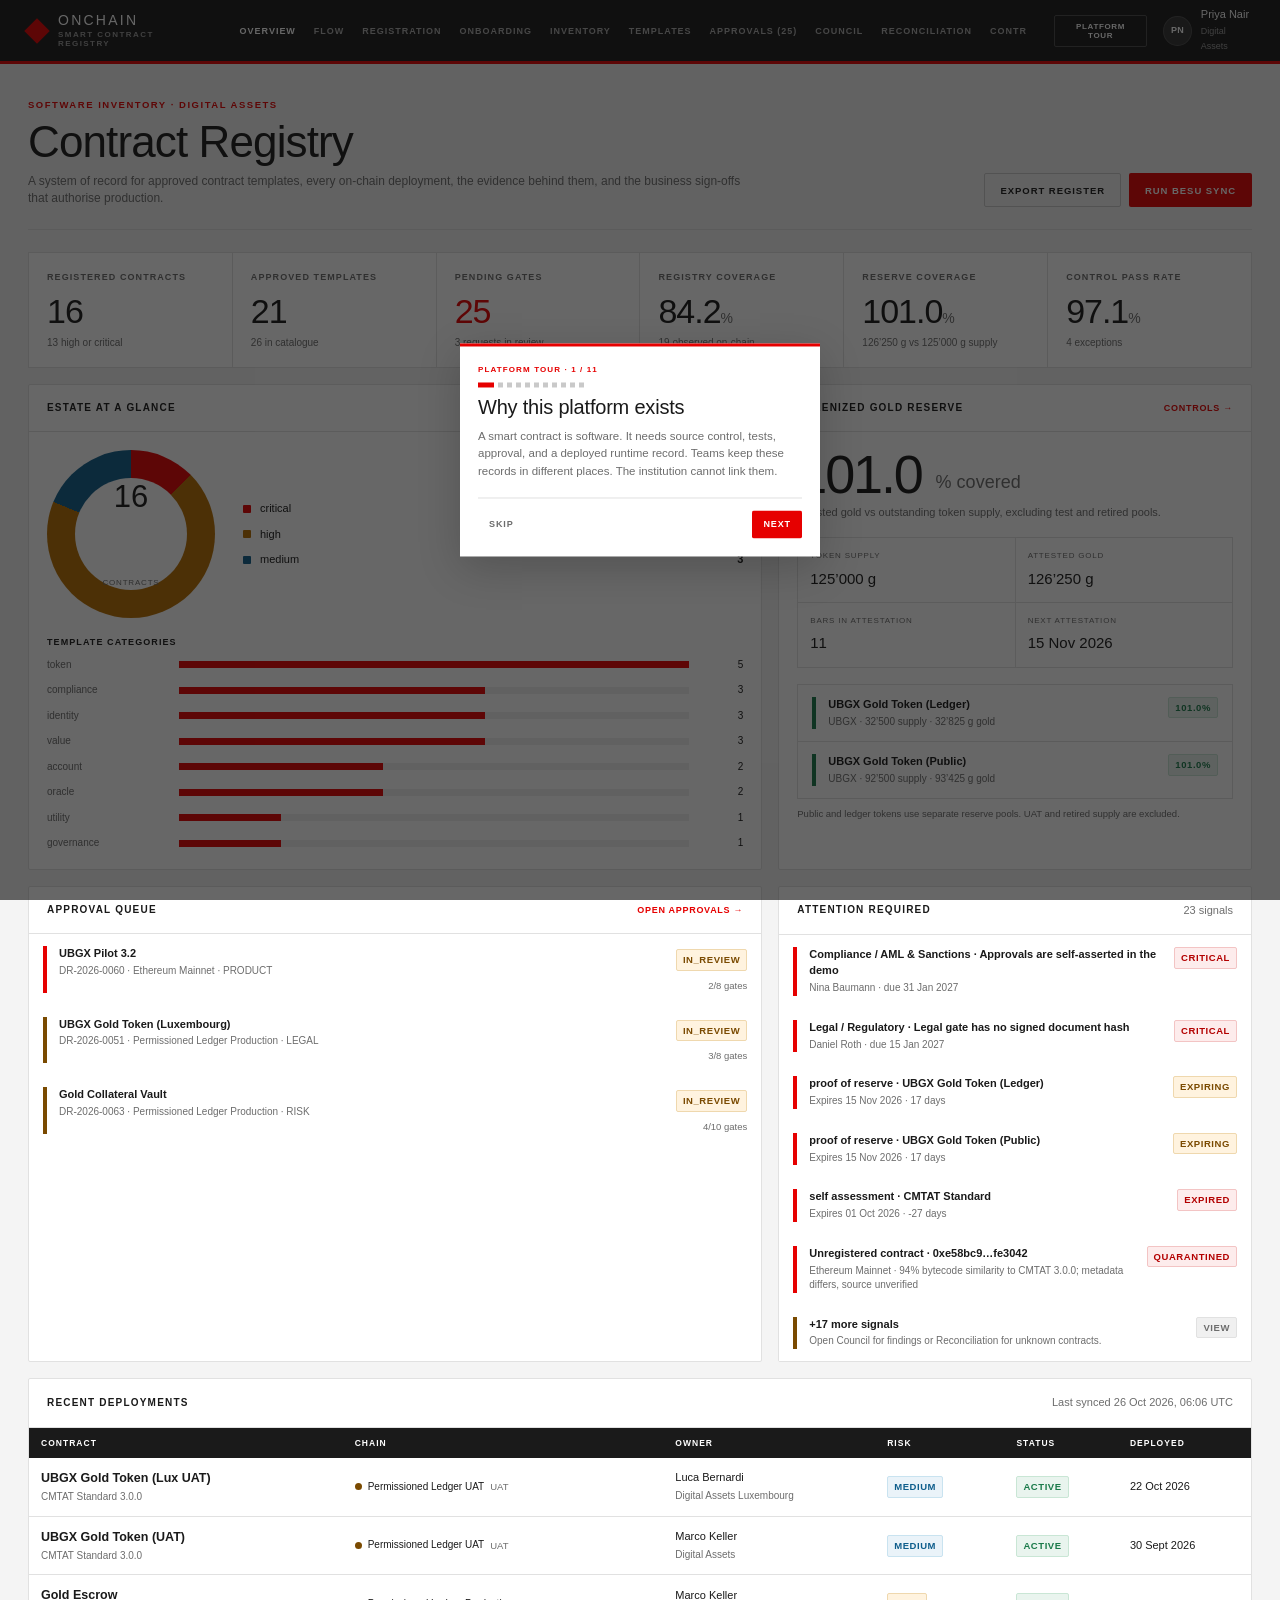
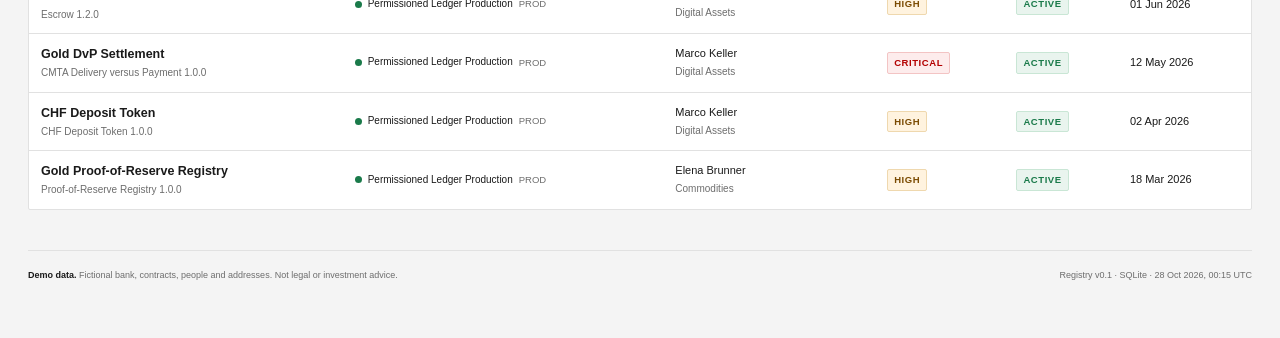
==== commit f953210c: "Add animated control flow, stronger tour, and software-component rationale" ====
--- a/web/index.html
+++ b/web/index.html
@@ -19,6 +19,7 @@
     </a>
     <div class="nav-links" role="tablist" aria-label="Views">
       <button class="nav-link active" data-view="overview" role="tab" aria-selected="true">Overview</button>
+      <button class="nav-link" data-view="flow" role="tab" aria-selected="false">Flow</button>
       <button class="nav-link" data-view="registration" role="tab" aria-selected="false">Registration</button>
       <button class="nav-link" data-view="onboarding" role="tab" aria-selected="false">Onboarding</button>
       <button class="nav-link" data-view="inventory" role="tab" aria-selected="false">Inventory</button>
@@ -109,6 +110,128 @@
       <div class="footer">
         <span><strong>Demo data.</strong> Fictional bank, contracts, people and addresses. Not legal or investment advice.</span>
         <span>Registry v0.1 · SQLite · <span id="generated-at">—</span></span>
+      </div>
+    </section>
+
+    <!-- FLOW -->
+    <section id="view-flow" class="view" role="tabpanel" aria-label="Control flow">
+      <div class="view-intro">
+        <div>
+          <div class="eyebrow">Control plane · execution plane</div>
+          <h2>From approved code to on-chain proof</h2>
+          <p>The registry records intent and evidence. FireFly and Kaleido execute. The on-chain record closes the loop.</p>
+        </div>
+        <div class="page-actions">
+          <button class="btn btn-primary" id="flow-play" type="button">Play flow</button>
+          <button class="btn btn-outline" id="flow-reset" type="button">Reset</button>
+        </div>
+      </div>
+
+      <div class="flow-board">
+        <div class="flow-thesis" id="flow-thesis">
+          <span class="flow-thesis-label">The control question</span>
+          <p>Is the code on chain the code that was approved, for the request that was approved? A repository cannot answer that. A block explorer cannot answer that. The registry links the two records.</p>
+        </div>
+
+        <div class="flow-legend" aria-hidden="true">
+          <span><i class="flow-key control"></i> Control plane</span>
+          <span><i class="flow-key execution"></i> Execution plane</span>
+          <span><i class="flow-key proof"></i> Evidence</span>
+        </div>
+
+        <div class="flow-pipeline" id="flow-pipeline">
+          <article class="flow-node tone-control" data-flow-step="0">
+            <div class="flow-node-top"><span class="flow-index">01</span><span class="flow-kind">Code</span></div>
+            <h3>Approved template</h3>
+            <p>Version, source, tests, audit and runtime hash.</p>
+            <span class="flow-state">Control plane</span>
+          </article>
+          <div class="flow-connector" data-flow-link="0" aria-hidden="true"><span class="flow-wire"></span><span class="flow-packet"></span></div>
+          <article class="flow-node tone-control" data-flow-step="1">
+            <div class="flow-node-top"><span class="flow-index">02</span><span class="flow-kind">Intent</span></div>
+            <h3>Pre-chain request</h3>
+            <p>Product, chain, risk tier, config and manifest hash.</p>
+            <span class="flow-state">No address</span>
+          </article>
+          <div class="flow-connector" data-flow-link="1" aria-hidden="true"><span class="flow-wire"></span><span class="flow-packet"></span></div>
+          <article class="flow-node tone-control" data-flow-step="2">
+            <div class="flow-node-top"><span class="flow-index">03</span><span class="flow-kind">Control</span></div>
+            <h3>Gates and evidence</h3>
+            <p>Role, order, four-eyes, expiry and gaps.</p>
+            <span class="flow-state">Decision</span>
+          </article>
+          <div class="flow-connector" data-flow-link="2" aria-hidden="true"><span class="flow-wire"></span><span class="flow-packet"></span></div>
+          <article class="flow-node tone-execution" data-flow-step="3">
+            <div class="flow-node-top"><span class="flow-index">04</span><span class="flow-kind">Execute</span></div>
+            <h3>FireFly / Kaleido</h3>
+            <p>FireFly submits. Kaleido signs and permits.</p>
+            <span class="flow-state">Execution plane</span>
+          </article>
+          <div class="flow-connector" data-flow-link="3" aria-hidden="true"><span class="flow-wire"></span><span class="flow-packet"></span></div>
+          <article class="flow-node tone-proof" data-flow-step="4">
+            <div class="flow-node-top"><span class="flow-index">05</span><span class="flow-kind">Proof</span></div>
+            <h3>On-chain instance</h3>
+            <p>Address, transaction, block and runtime hash.</p>
+            <span class="flow-state">Chain fact</span>
+          </article>
+          <div class="flow-connector" data-flow-link="4" aria-hidden="true"><span class="flow-wire"></span><span class="flow-packet"></span></div>
+          <article class="flow-node tone-control" data-flow-step="5">
+            <div class="flow-node-top"><span class="flow-index">06</span><span class="flow-kind">Monitor</span></div>
+            <h3>Reconciliation</h3>
+            <p>Match the runtime hash. Quarantine unknown code.</p>
+            <span class="flow-state">Continuous</span>
+          </article>
+        </div>
+
+        <div class="flow-detail" id="flow-detail" aria-live="polite">
+          <div class="flow-detail-top">
+            <span class="flow-detail-label" id="flow-detail-label">Step 1 of 6 · Control plane</span>
+            <span class="flow-detail-link" id="flow-detail-link">Template → request</span>
+          </div>
+          <p id="flow-detail-text">A smart contract starts as software. The template records the exact code, tests, audit and runtime hash that the institution approved.</p>
+          <div class="flow-detail-progress" aria-hidden="true"><span id="flow-detail-bar"></span></div>
+        </div>
+      </div>
+
+      <div class="flow-states">
+        <article class="flow-state-card">
+          <div class="flow-state-head">
+            <span class="flow-state-tag">Before deployment</span>
+            <span class="flow-state-pill">Pre-chain</span>
+          </div>
+          <h3>The record of decision</h3>
+          <p>The institution records what it intends to deploy, why, for which users, and who accepted the risk.</p>
+          <div class="flow-facts">
+            <div><span>Template + version</span><strong>Approved code</strong></div>
+            <div><span>Config hash</span><strong>Exact parameters</strong></div>
+            <div><span>Approval gates</span><strong>Roles + evidence</strong></div>
+            <div><span>Deployment authority</span><strong>FireFly / Kaleido</strong></div>
+            <div><span>On-chain address</span><strong>Does not exist yet</strong></div>
+          </div>
+        </article>
+
+        <div class="flow-bridge" id="flow-bridge">
+          <span class="flow-bridge-kicker">The link</span>
+          <div class="flow-bridge-badge">Hash match</div>
+          <span class="flow-bridge-line" aria-hidden="true"></span>
+          <p>Same request ID. Same runtime code hash. A mismatch opens an incident.</p>
+        </div>
+
+        <article class="flow-state-card">
+          <div class="flow-state-head">
+            <span class="flow-state-tag">After deployment</span>
+            <span class="flow-state-pill">On-chain</span>
+          </div>
+          <h3>The record of fact</h3>
+          <p>The chain records what exists: the address, the transaction, the runtime code, the admin and the state.</p>
+          <div class="flow-facts">
+            <div><span>Address</span><strong>Chain location</strong></div>
+            <div><span>Transaction + block</span><strong>Deployment proof</strong></div>
+            <div><span>Runtime code hash</span><strong>Actual code</strong></div>
+            <div><span>Proxy + implementation</span><strong>Upgrade path</strong></div>
+            <div><span>Admin + state</span><strong>Control surface</strong></div>
+          </div>
+        </article>
       </div>
     </section>
 
@@ -413,9 +536,16 @@
     </div>
   </div>
   <div id="tour-layer" role="dialog" aria-modal="true" aria-labelledby="tour-title">
-    <div id="tour-spotlight" aria-hidden="true"></div>
-    <div id="tour-popover" data-placement="bottom">
-      <div class="tour-eyebrow">Platform tour · <span id="tour-step-count">1 / 9</span></div>
+    <div id="tour-shade" aria-hidden="true">
+      <div class="tour-shade-panel" data-shade="top"></div>
+      <div class="tour-shade-panel" data-shade="bottom"></div>
+      <div class="tour-shade-panel" data-shade="left"></div>
+      <div class="tour-shade-panel" data-shade="right"></div>
+    </div>
+    <div id="tour-ring" aria-hidden="true"></div>
+    <div id="tour-popover" data-placement="bottom" tabindex="-1">
+      <div class="tour-eyebrow">Platform tour · <span id="tour-step-count">1 / 11</span></div>
+      <div class="tour-dots" id="tour-dots" aria-hidden="true"></div>
       <div class="tour-title" id="tour-title"></div>
       <div class="tour-body" id="tour-body"></div>
       <div class="tour-actions">
--- a/web/style.css
+++ b/web/style.css
@@ -471,20 +471,25 @@
   text-transform: uppercase; border-radius: var(--radius);
 }
 .nav-tour:hover { border-color: var(--red); color: #fff; }
+body.tour-open { overflow: hidden; }
 #tour-layer { position: fixed; inset: 0; z-index: 400; display: none; }
 #tour-layer.open { display: block; }
-#tour-spotlight {
-  position: absolute; border: 2px solid var(--red); border-radius: var(--radius);
-  box-shadow: 0 0 0 9999px rgba(12, 12, 12, .58); pointer-events: none;
-  transition: top .18s ease, left .18s ease, width .18s ease, height .18s ease;
-  z-index: 401;
-}
-#tour-spotlight.center { top: 50%; left: 50%; width: 1px; height: 1px; border: 0; box-shadow: 0 0 0 9999px rgba(12, 12, 12, .58); }
+#tour-shade { position: absolute; inset: 0; z-index: 401; overflow: hidden; pointer-events: none; }
+.tour-shade-panel { position: absolute; background: rgba(10, 10, 10, .62); pointer-events: none; }
+#tour-ring {
+  position: absolute; z-index: 402; border: 2px solid var(--red);
+  border-radius: var(--radius); pointer-events: none; box-sizing: border-box;
+}
+#tour-ring[hidden] { display: none; }
 #tour-popover {
-  position: absolute; z-index: 402; width: min(360px, calc(100vw - 28px));
+  position: absolute; z-index: 403; width: min(360px, calc(100vw - 28px));
   background: var(--paper); border-top: 3px solid var(--red); box-shadow: var(--shadow-lg);
   padding: 18px; outline: none;
 }
+.tour-dots { display: flex; gap: 4px; margin: -1px 0 9px; }
+.tour-dot { width: 5px; height: 5px; background: var(--line-strong); transition: width .15s ease, background .15s ease; }
+.tour-dot.done { background: var(--muted); }
+.tour-dot.active { width: 16px; background: var(--red); }
 #tour-popover.center { top: 50%; left: 50%; transform: translate(-50%, -50%); }
 #tour-popover::after { content: ""; position: absolute; width: 0; height: 0; border: 7px solid transparent; }
 #tour-popover[data-placement="bottom"]::after { top: -14px; left: var(--arrow-left, 50%); border-bottom-color: var(--red); }
@@ -496,8 +501,91 @@
 .tour-body strong { color: var(--ink); font-weight: 700; }
 .tour-actions { display: flex; justify-content: space-between; align-items: center; gap: 12px; margin-top: 16px; padding-top: 12px; border-top: 1px solid var(--line); }
 @media (max-width: 820px) {
-  .nav-tour { display: none; }
+  .nav-tour { display: inline-block; padding: 5px 7px; font-size: 7.5px; }
   #tour-popover { position: fixed; left: 14px; right: 14px; bottom: 14px; top: auto; width: auto; transform: none; }
   #tour-popover::after { display: none; }
-  #tour-popover.center { left: 14px; right: 14px; top: 50%; transform: translateY(-50%); }
-}
+  #tour-popover.center { left: 14px; right: 14px; top: 50%; bottom: auto; transform: translateY(-50%); }
+}
+
+
+/* Presentation flow */
+.flow-board { margin-top: 18px; border: 1px solid var(--line); background: var(--paper); padding: 18px; }
+.flow-thesis { border-left: 3px solid var(--red); padding: 2px 0 2px 14px; margin-bottom: 16px; }
+.flow-thesis-label { color: var(--red); font-size: 8px; font-weight: 700; letter-spacing: .14em; text-transform: uppercase; }
+.flow-thesis p { font-size: 17px; font-weight: 300; line-height: 1.35; letter-spacing: -.01em; max-width: 1050px; margin-top: 5px; }
+.flow-legend { display: flex; flex-wrap: wrap; gap: 18px; padding: 9px 0 12px; border-top: 1px solid var(--line); color: var(--muted); font-size: 9px; }
+.flow-legend span { display: inline-flex; align-items: center; gap: 6px; }
+.flow-key { width: 8px; height: 8px; display: inline-block; }
+.flow-key.control { background: var(--ink); }
+.flow-key.execution { background: var(--amber); }
+.flow-key.proof { background: var(--blue); }
+.flow-pipeline { display: flex; align-items: stretch; gap: 0; }
+.flow-node { flex: 1 1 0; min-width: 0; display: flex; flex-direction: column; gap: 7px; padding: 11px 11px 10px; border: 1px solid var(--line); border-top: 3px solid var(--line-strong); background: var(--paper); transition: border-color .15s ease, background .15s ease; }
+.flow-node.tone-control { border-top-color: var(--ink); }
+.flow-node.tone-execution { border-top-color: var(--amber); }
+.flow-node.tone-proof { border-top-color: var(--blue); }
+.flow-node.active { border-color: var(--red); background: #fff7f7; }
+.flow-node.done { border-color: var(--line-strong); }
+.flow-node-top { display: flex; align-items: center; justify-content: space-between; gap: 6px; }
+.flow-index { font-family: var(--mono); font-size: 8px; color: var(--muted); }
+.flow-kind { color: var(--muted); font-size: 7.5px; font-weight: 700; letter-spacing: .1em; text-transform: uppercase; }
+.flow-node h3 { font-size: 13px; font-weight: 600; line-height: 1.2; letter-spacing: -.01em; }
+.flow-node p { color: var(--muted); font-size: 9.5px; line-height: 1.45; flex: 1; }
+.flow-state { color: var(--muted-2); font-size: 8px; font-weight: 700; letter-spacing: .06em; text-transform: uppercase; padding-top: 5px; border-top: 1px solid var(--line); }
+.flow-connector { position: relative; flex: 0 0 24px; align-self: center; height: 18px; }
+.flow-wire { position: absolute; top: 50%; left: 0; right: 0; height: 1px; background: var(--line-strong); }
+.flow-connector::after { content: ""; position: absolute; top: 50%; right: -1px; margin-top: -4px; border: 4px solid transparent; border-left-color: var(--line-strong); }
+.flow-packet { position: absolute; top: 50%; left: 0; width: 5px; height: 5px; margin-top: -2.5px; background: var(--red); opacity: 0; }
+.flow-connector.active .flow-wire { background: var(--red); }
+.flow-connector.active::after { border-left-color: var(--red); }
+.flow-connector.active .flow-packet { opacity: 1; }
+.flow-pipeline.playing .flow-connector.active .flow-packet { animation: flowPacket 1.2s ease-in-out infinite; }
+@keyframes flowPacket {
+  0% { left: 0; opacity: 0; }
+  15% { opacity: 1; }
+  85% { opacity: 1; }
+  100% { left: calc(100% - 5px); opacity: 0; }
+}
+.flow-detail { background: var(--ink); color: #fff; padding: 14px 16px; }
+.flow-detail-top { display: flex; align-items: center; justify-content: space-between; gap: 12px; }
+.flow-detail-label { color: #ff8f8f; font-size: 8px; font-weight: 700; letter-spacing: .12em; text-transform: uppercase; }
+.flow-detail-link { color: #9a9a9a; font-family: var(--mono); font-size: 8px; }
+.flow-detail p { color: #e8e8e8; font-size: 11.5px; line-height: 1.55; max-width: 960px; margin-top: 6px; }
+.flow-detail-progress { height: 2px; background: #3a3a3a; margin-top: 12px; }
+#flow-detail-bar { display: block; height: 100%; width: 16.66%; background: var(--red); transition: width .25s ease; }
+.flow-states { display: grid; grid-template-columns: minmax(0, 1fr) 150px minmax(0, 1fr); gap: 0; margin-top: 16px; border: 1px solid var(--line); background: var(--line); }
+.flow-state-card { background: var(--paper); padding: 18px; min-width: 0; }
+.flow-state-head { display: flex; justify-content: space-between; align-items: center; gap: 10px; }
+.flow-state-tag { color: var(--muted); font-size: 8px; font-weight: 700; letter-spacing: .1em; text-transform: uppercase; }
+.flow-state-pill { border: 1px solid var(--line-strong); color: var(--muted-2); padding: 3px 6px; font-size: 7.5px; font-weight: 700; letter-spacing: .08em; text-transform: uppercase; }
+.flow-state-card h3 { font-size: 18px; font-weight: 300; letter-spacing: -.01em; margin: 10px 0 6px; }
+.flow-state-card p { color: var(--muted); font-size: 10.5px; line-height: 1.5; }
+.flow-facts { margin-top: 12px; border-top: 1px solid var(--line); }
+.flow-facts div { display: flex; justify-content: space-between; gap: 10px; padding: 7px 0; border-bottom: 1px solid var(--line); font-size: 9.5px; }
+.flow-facts span { color: var(--muted); }
+.flow-facts strong { font-weight: 600; text-align: right; }
+.flow-bridge { background: var(--canvas); padding: 16px 10px; display: flex; flex-direction: column; align-items: center; text-align: center; border-left: 1px solid var(--line); border-right: 1px solid var(--line); }
+.flow-bridge-kicker { color: var(--muted); font-size: 7.5px; font-weight: 700; letter-spacing: .12em; text-transform: uppercase; }
+.flow-bridge-badge { border: 1px solid var(--green); color: var(--green); background: var(--green-bg); padding: 5px 7px; margin-top: 7px; font-size: 8px; font-weight: 700; letter-spacing: .06em; text-transform: uppercase; }
+.flow-bridge-line { width: 1px; flex: 1; min-height: 34px; background: var(--line-strong); margin: 10px 0; }
+.flow-bridge p { color: var(--muted); font-size: 8.5px; line-height: 1.5; }
+@media (max-width: 1200px) {
+  .flow-pipeline { display: grid; grid-template-columns: repeat(3, minmax(0, 1fr)); gap: 10px; }
+  .flow-connector { display: none; }
+  .flow-states { grid-template-columns: 1fr; }
+  .flow-bridge { flex-direction: row; justify-content: center; gap: 12px; padding: 12px 16px; border-left: 0; border-right: 0; border-top: 1px solid var(--line); border-bottom: 1px solid var(--line); }
+  .flow-bridge-badge { margin-top: 0; }
+  .flow-bridge-line { width: 44px; height: 1px; min-height: 0; flex: 0 0 44px; margin: 0; }
+  .flow-bridge p { max-width: 420px; text-align: left; }
+}
+@media (max-width: 820px) {
+  .flow-pipeline { grid-template-columns: 1fr; }
+  .flow-thesis p { font-size: 15px; }
+  .flow-board { padding: 14px; }
+  .flow-states { grid-template-columns: 1fr; }
+  .flow-bridge { flex-wrap: wrap; }
+  .flow-bridge p { max-width: none; width: 100%; text-align: center; }
+  .flow-detail-top { align-items: flex-start; flex-direction: column; gap: 4px; }
+}
+
+#flow-play { white-space: nowrap; }
